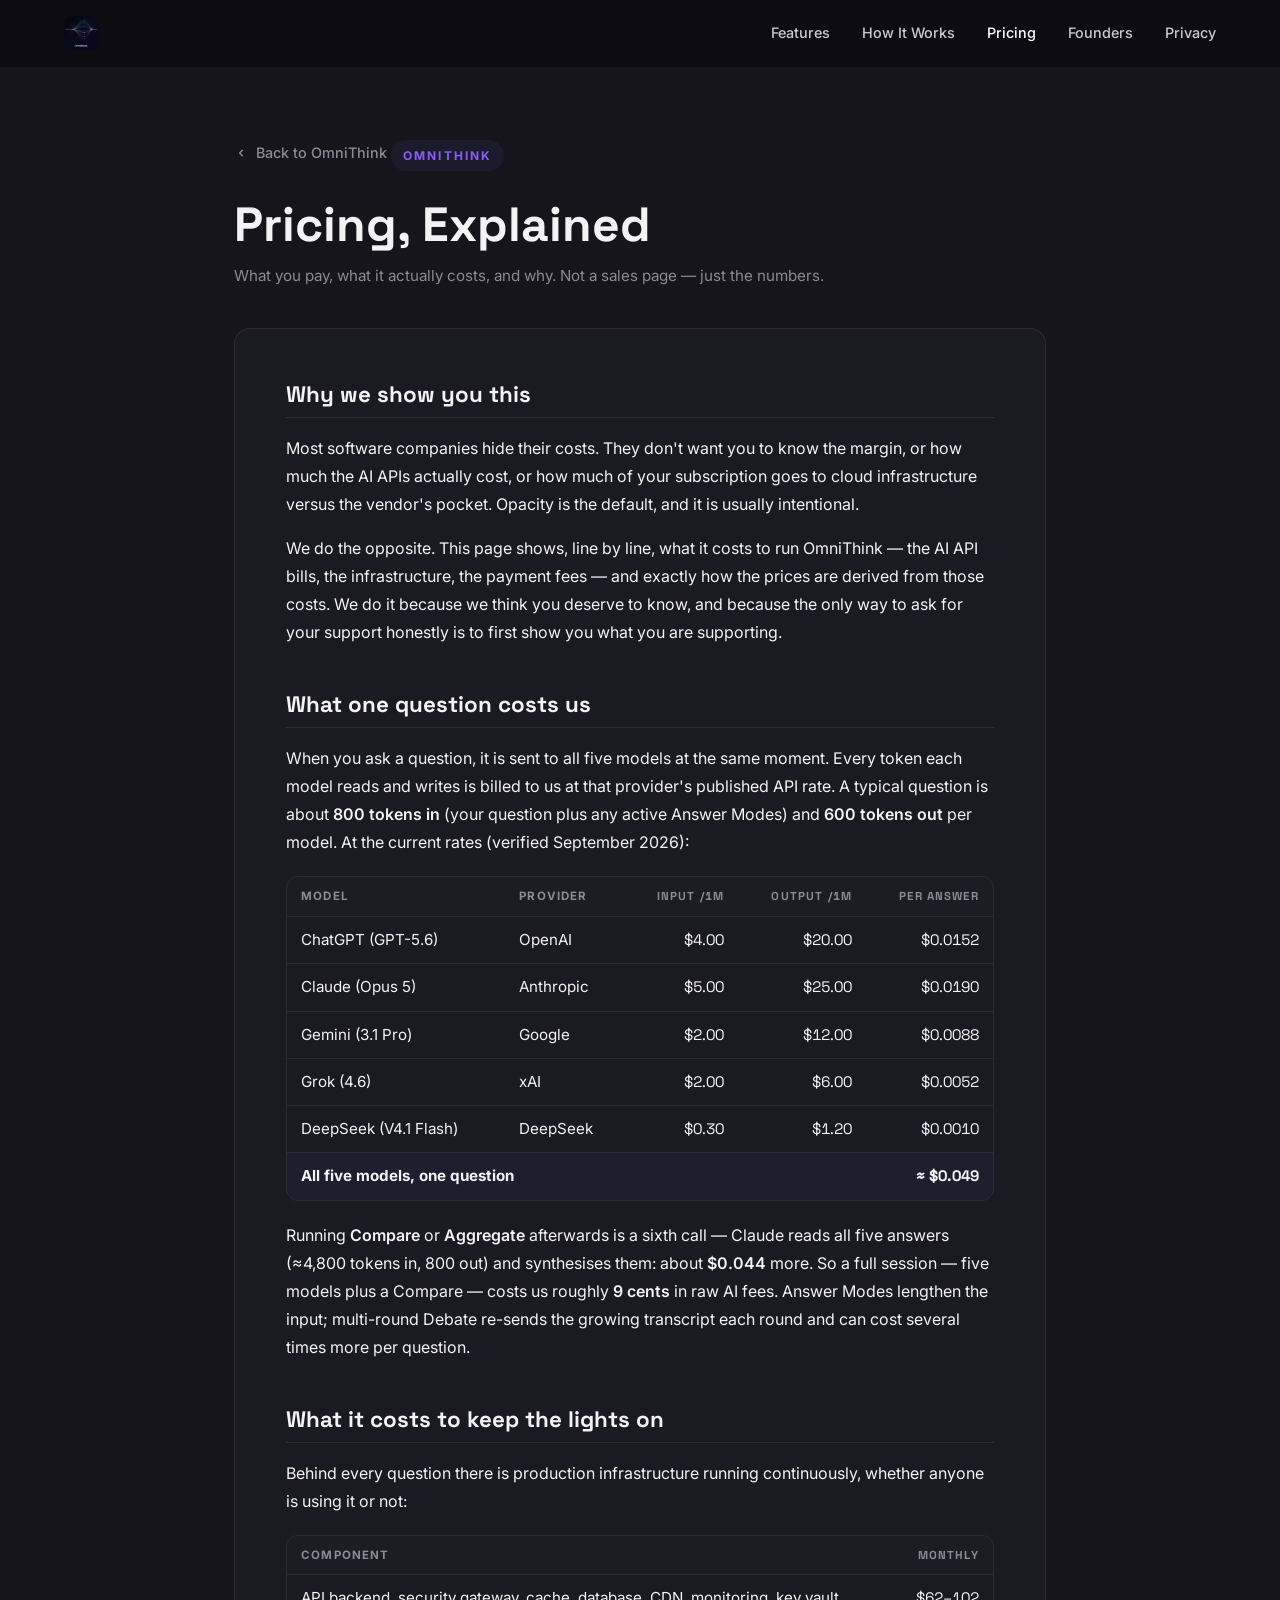
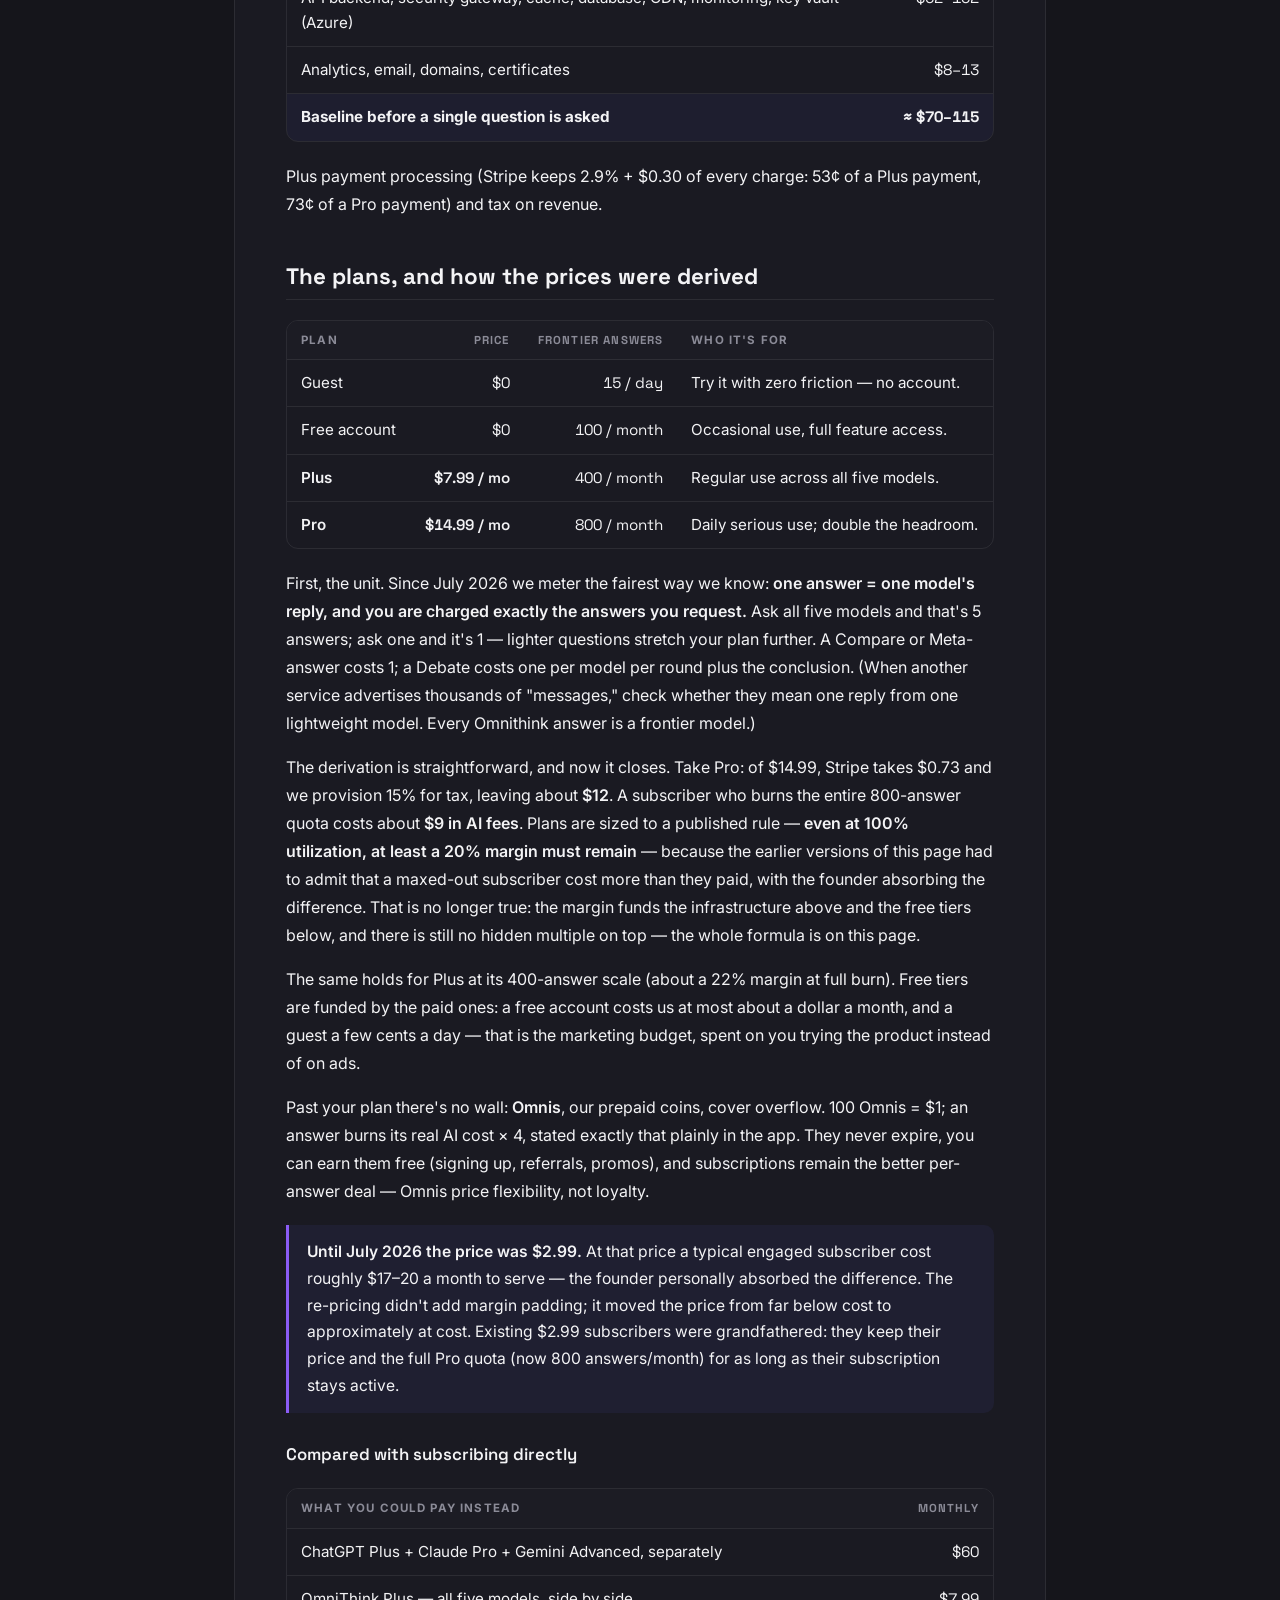
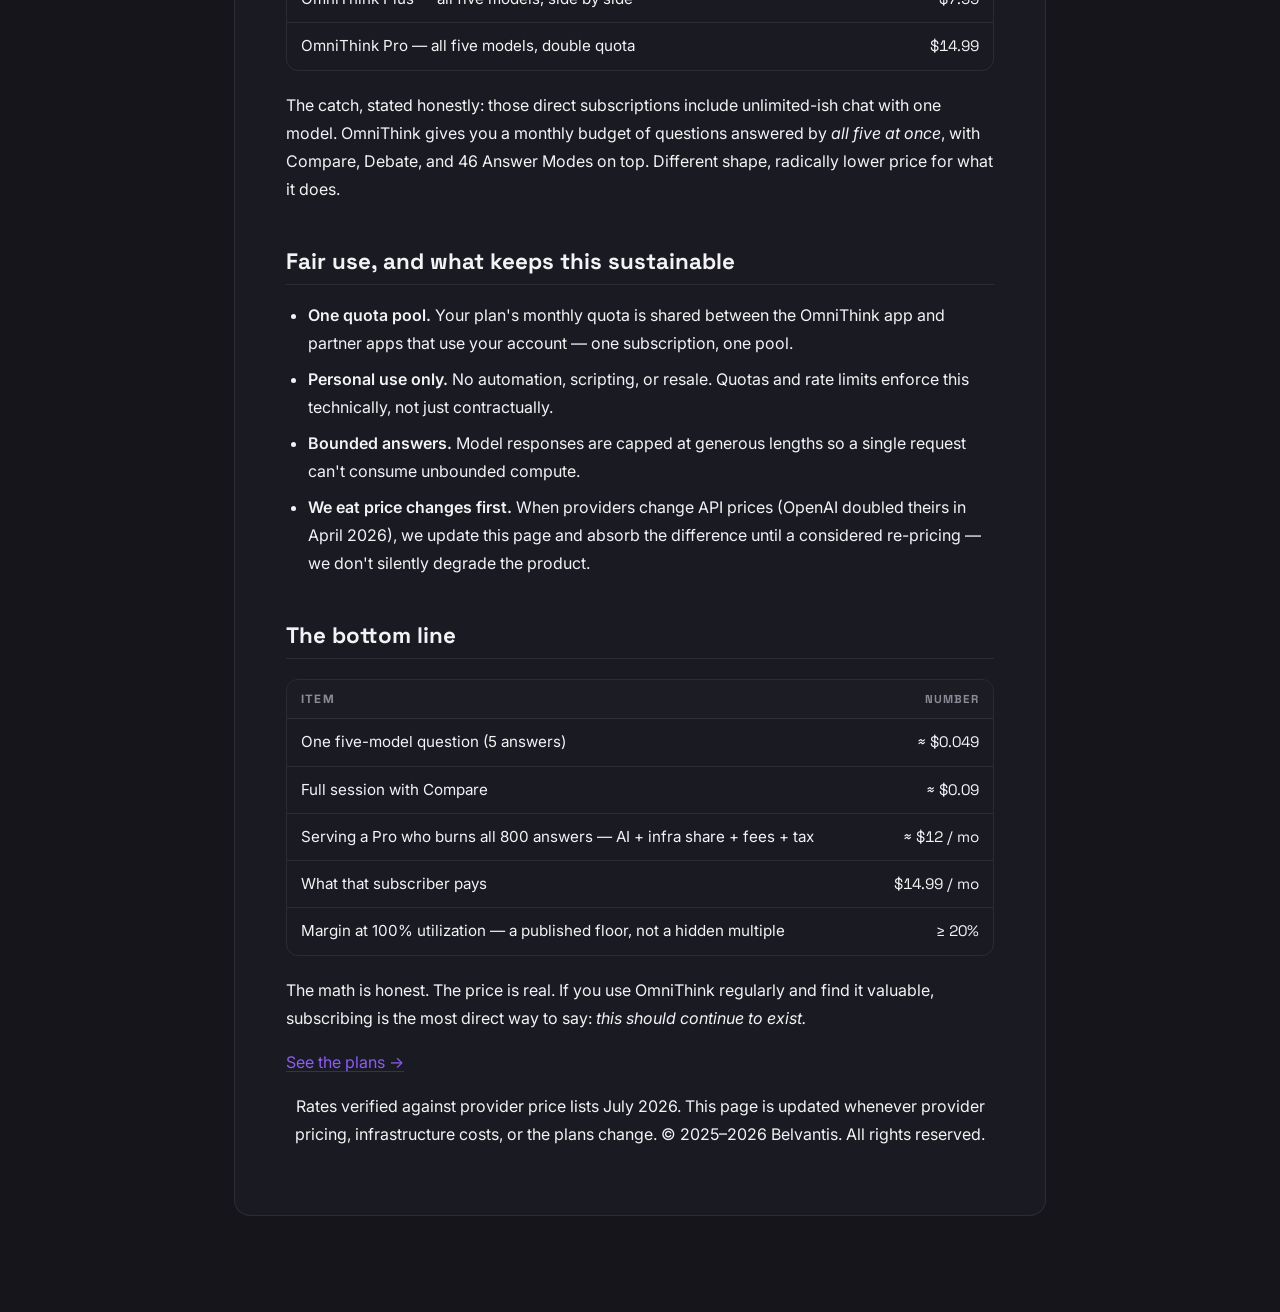
==== pricing.html @ 39c687c3 "Initial OmniThink about site, split out of belvantis/omnithink/ Co-Authored-By: Claude Sonnet 5 <nor" ====
<!DOCTYPE html>
<html lang="en">
<head>
  <!-- Google tag (gtag.js) -->
  <script async src="https://www.googletagmanager.com/gtag/js?id=AW-18338473982"></script>
  <script>
    window.dataLayer = window.dataLayer || [];
    function gtag(){dataLayer.push(arguments);}
    gtag('js', new Date());

    gtag('config', 'AW-18338473982');
  </script>
  <meta charset="UTF-8" />
  <meta name="viewport" content="width=device-width, initial-scale=1.0" />
  <title>OmniThink Pricing, Explained — Full Cost Transparency</title>
  <meta name="description" content="What OmniThink actually costs to run — per-question AI API fees across five models, infrastructure, payment fees — and exactly how the Plus ($7.99) and Pro ($14.99) prices are derived. No hidden margin." />
  <link rel="icon" type="image/png" href="favicon-32.png" />
  <link rel="apple-touch-icon" href="apple-touch-icon.png" />
  <link rel="canonical" href="https://about.omnithink.io/pricing.html" />
  <meta name="theme-color" content="#08080c" />

  <!-- Open Graph / social -->
  <meta property="og:type" content="website" />
  <meta property="og:site_name" content="OmniThink" />
  <meta property="og:url" content="https://about.omnithink.io/pricing.html" />
  <meta property="og:title" content="OmniThink Pricing, Explained" />
  <meta property="og:description" content="Line by line: what one question costs across five AI models, what the infrastructure costs, and how the $7.99 and $14.99 prices are derived. No hidden margin." />
  <meta property="og:image" content="https://about.omnithink.io/omnithink-logo.png" />
  <meta name="twitter:card" content="summary" />
  <meta name="twitter:title" content="OmniThink Pricing, Explained" />
  <meta name="twitter:description" content="What it actually costs to answer one question with five AI models — and how OmniThink's prices are derived from it." />
  <meta name="twitter:image" content="https://about.omnithink.io/omnithink-logo.png" />

  <link rel="preconnect" href="https://fonts.googleapis.com" />
  <link rel="preconnect" href="https://fonts.gstatic.com" crossorigin />
  <link href="https://fonts.googleapis.com/css2?family=Inter:wght@300;400;500;600;700;800;900&family=Space+Grotesk:wght@300;400;500;600;700&display=swap" rel="stylesheet" />
  <link rel="stylesheet" href="style.css" />
  <link rel="stylesheet" href="omnithink.css" />
  <style>
    .legal-page {
      padding: 140px 0 96px;
      background: var(--bg-2);
      min-height: 100vh;
    }
    .legal-wrap { max-width: 860px; margin: 0 auto; padding: 0 24px; }
    .legal-back {
      display: inline-flex; align-items: center; gap: 8px;
      color: var(--muted); text-decoration: none;
      font-size: 0.9rem; font-weight: 500;
      margin-bottom: 32px;
      transition: var(--transition);
    }
    .legal-back:hover { color: var(--indigo); }
    .legal-eyebrow {
      display: inline-block;
      font-size: 0.75rem; font-weight: 700; letter-spacing: 0.18em;
      text-transform: uppercase; color: var(--indigo);
      background: rgba(99,102,241,0.08);
      padding: 6px 12px; border-radius: 999px;
      margin-bottom: 16px;
    }
    .legal-title {
      font-family: 'Space Grotesk', sans-serif;
      font-size: clamp(2rem, 4vw, 3rem);
      font-weight: 700; line-height: 1.15;
      color: var(--text); margin: 0 0 12px;
    }
    .legal-meta { color: var(--muted); font-size: 0.95rem; margin-bottom: 40px; }
    .legal-prose {
      background: var(--bg-card);
      border: 1px solid var(--border);
      border-radius: 16px;
      padding: clamp(28px, 4vw, 56px);
    }
    .legal-prose p, .legal-prose li { color: var(--text); font-size: 1rem; line-height: 1.75; }
    .legal-prose p { margin: 0 0 16px; }
    .legal-prose strong { color: var(--text); font-weight: 600; }
    .legal-prose section { margin-top: 44px; }
    .legal-prose section:first-of-type { margin-top: 0; }
    .legal-prose h2 {
      font-family: 'Space Grotesk', sans-serif;
      font-size: 1.4rem; font-weight: 700; line-height: 1.3;
      color: var(--text); margin: 0 0 16px;
      padding-bottom: 8px;
      border-bottom: 1px solid var(--border);
    }
    .legal-prose h3 {
      font-family: 'Space Grotesk', sans-serif;
      font-size: 1.05rem; font-weight: 600; color: var(--text);
      margin: 28px 0 12px;
    }
    .legal-prose ul { padding-left: 22px; margin: 0 0 16px; }
    .legal-prose ul li { margin-bottom: 8px; }
    .legal-prose a {
      color: var(--indigo); text-decoration: underline;
      text-underline-offset: 3px;
      text-decoration-color: rgba(99,102,241,0.3);
    }
    .legal-prose a:hover { text-decoration-color: var(--indigo); }
    .legal-copyright { color: var(--muted); font-size: 0.85rem; text-align: center; margin-top: 40px; }

    /* Cost tables */
    .cost-tablewrap { overflow-x: auto; margin: 20px 0; border: 1px solid var(--border); border-radius: 12px; }
    .cost-table { border-collapse: collapse; width: 100%; font-size: 0.95rem; }
    .cost-table th {
      text-align: left; font-size: 0.72rem; letter-spacing: 0.1em; text-transform: uppercase;
      color: var(--muted); font-weight: 700; padding: 10px 14px;
      background: var(--bg-3); border-bottom: 1px solid var(--border); white-space: nowrap;
    }
    .cost-table td { padding: 11px 14px; border-bottom: 1px solid var(--border); color: var(--text); vertical-align: top; }
    .cost-table tr:last-child td { border-bottom: none; }
    .cost-table td.num, .cost-table th.num {
      text-align: right; font-variant-numeric: tabular-nums; white-space: nowrap;
      font-family: 'Space Grotesk', monospace;
    }
    .cost-table tr.total td { font-weight: 700; background: rgba(99,102,241,0.06); }
    .cost-callout {
      border-left: 3px solid var(--indigo);
      background: rgba(99,102,241,0.07);
      padding: 14px 18px; margin: 20px 0; border-radius: 0 10px 10px 0;
      color: var(--text); font-size: 0.98rem; line-height: 1.7;
    }
  </style>
</head>
<body class="theme-omnithink">

  <nav id="navbar">
    <div class="nav-container">
      <a href="index.html" class="logo">
        <img src="omnithink-logo.png" alt="OmniThink" class="logo-img" style="height:34px;width:auto;border-radius:8px;" />
      </a>
      <ul class="nav-links">
        <li><a href="index.html#features">Features</a></li>
        <li><a href="index.html#how">How It Works</a></li>
        <li><a href="index.html#pricing" aria-current="page">Pricing</a></li>
        <li><a href="index.html#founders">Founders</a></li>
        <li><a href="privacy.html">Privacy</a></li>
      </ul>
      <button class="menu-toggle" id="menuToggle">
        <span></span><span></span><span></span>
      </button>
    </div>
  </nav>

  <main class="legal-page">
    <div class="legal-wrap">
      <a href="index.html" class="legal-back">
        <svg width="14" height="14" viewBox="0 0 20 20" fill="currentColor"><path fill-rule="evenodd" d="M12.707 5.293a1 1 0 010 1.414L9.414 10l3.293 3.293a1 1 0 01-1.414 1.414l-4-4a1 1 0 010-1.414l4-4a1 1 0 011.414 0z" clip-rule="evenodd"/></svg>
        Back to OmniThink
      </a>
      <span class="legal-eyebrow">OmniThink</span>
      <h1 class="legal-title">Pricing, Explained</h1>
      <p class="legal-meta">What you pay, what it actually costs, and why. Not a sales page — just the numbers.</p>

      <article class="legal-prose">

        <section>
          <h2>Why we show you this</h2>
          <p>Most software companies hide their costs. They don't want you to know the margin, or how much the AI APIs actually cost, or how much of your subscription goes to cloud infrastructure versus the vendor's pocket. Opacity is the default, and it is usually intentional.</p>
          <p>We do the opposite. This page shows, line by line, what it costs to run OmniThink — the AI API bills, the infrastructure, the payment fees — and exactly how the prices are derived from those costs. We do it because we think you deserve to know, and because the only way to ask for your support honestly is to first show you what you are supporting.</p>
        </section>

        <section>
          <h2>What one question costs us</h2>
          <p>When you ask a question, it is sent to all five models at the same moment. Every token each model reads and writes is billed to us at that provider's published API rate. A typical question is about <strong>800 tokens in</strong> (your question plus any active Answer Modes) and <strong>600 tokens out</strong> per model. At the current rates (verified September&nbsp;2026):</p>

          <div class="cost-tablewrap">
            <table class="cost-table">
              <tr><th>Model</th><th>Provider</th><th class="num">Input /1M</th><th class="num">Output /1M</th><th class="num">Per answer</th></tr>
              <tr><td>ChatGPT (GPT-5.6)</td><td>OpenAI</td><td class="num">$4.00</td><td class="num">$20.00</td><td class="num">$0.0152</td></tr>
              <tr><td>Claude (Opus 5)</td><td>Anthropic</td><td class="num">$5.00</td><td class="num">$25.00</td><td class="num">$0.0190</td></tr>
              <tr><td>Gemini (3.1 Pro)</td><td>Google</td><td class="num">$2.00</td><td class="num">$12.00</td><td class="num">$0.0088</td></tr>
              <tr><td>Grok (4.6)</td><td>xAI</td><td class="num">$2.00</td><td class="num">$6.00</td><td class="num">$0.0052</td></tr>
              <tr><td>DeepSeek (V4.1 Flash)</td><td>DeepSeek</td><td class="num">$0.30</td><td class="num">$1.20</td><td class="num">$0.0010</td></tr>
              <tr class="total"><td colspan="4">All five models, one question</td><td class="num">≈ $0.049</td></tr>
            </table>
          </div>

          <p>Running <strong>Compare</strong> or <strong>Aggregate</strong> afterwards is a sixth call — Claude reads all five answers (≈4,800 tokens in, 800 out) and synthesises them: about <strong>$0.044</strong> more. So a full session — five models plus a Compare — costs us roughly <strong>9&nbsp;cents</strong> in raw AI fees. Answer Modes lengthen the input; multi-round Debate re-sends the growing transcript each round and can cost several times more per question.</p>
        </section>

        <section>
          <h2>What it costs to keep the lights on</h2>
          <p>Behind every question there is production infrastructure running continuously, whether anyone is using it or not:</p>
          <div class="cost-tablewrap">
            <table class="cost-table">
              <tr><th>Component</th><th class="num">Monthly</th></tr>
              <tr><td>API backend, security gateway, cache, database, CDN, monitoring, key vault (Azure)</td><td class="num">$62–102</td></tr>
              <tr><td>Analytics, email, domains, certificates</td><td class="num">$8–13</td></tr>
              <tr class="total"><td>Baseline before a single question is asked</td><td class="num">≈ $70–115</td></tr>
            </table>
          </div>
          <p>Plus payment processing (Stripe keeps 2.9% + $0.30 of every charge: 53¢ of a Plus payment, 73¢ of a Pro payment) and tax on revenue.</p>
        </section>

        <section>
          <h2>The plans, and how the prices were derived</h2>
          <div class="cost-tablewrap">
            <table class="cost-table">
              <tr><th>Plan</th><th class="num">Price</th><th class="num">Frontier answers</th><th>Who it's for</th></tr>
              <tr><td>Guest</td><td class="num">$0</td><td class="num">15 / day</td><td>Try it with zero friction — no account.</td></tr>
              <tr><td>Free account</td><td class="num">$0</td><td class="num">100 / month</td><td>Occasional use, full feature access.</td></tr>
              <tr><td><strong>Plus</strong></td><td class="num"><strong>$7.99 / mo</strong></td><td class="num">400 / month</td><td>Regular use across all five models.</td></tr>
              <tr><td><strong>Pro</strong></td><td class="num"><strong>$14.99 / mo</strong></td><td class="num">800 / month</td><td>Daily serious use; double the headroom.</td></tr>
            </table>
          </div>

          <p>First, the unit. Since July 2026 we meter the fairest way we know: <strong>one answer = one model's reply, and you are charged exactly the answers you request.</strong> Ask all five models and that's 5 answers; ask one and it's 1 — lighter questions stretch your plan further. A Compare or Meta-answer costs 1; a Debate costs one per model per round plus the conclusion. (When another service advertises thousands of "messages," check whether they mean one reply from one lightweight model. Every Omnithink answer is a frontier model.)</p>

          <p>The derivation is straightforward, and now it closes. Take Pro: of $14.99, Stripe takes $0.73 and we provision 15% for tax, leaving about <strong>$12</strong>. A subscriber who burns the entire 800-answer quota costs about <strong>$9 in AI fees</strong>. Plans are sized to a published rule — <strong>even at 100% utilization, at least a 20% margin must remain</strong> — because the earlier versions of this page had to admit that a maxed-out subscriber cost more than they paid, with the founder absorbing the difference. That is no longer true: the margin funds the infrastructure above and the free tiers below, and there is still no hidden multiple on top — the whole formula is on this page.</p>

          <p>The same holds for Plus at its 400-answer scale (about a 22% margin at full burn). Free tiers are funded by the paid ones: a free account costs us at most about a dollar a month, and a guest a few cents a day — that is the marketing budget, spent on you trying the product instead of on ads.</p>

          <p>Past your plan there's no wall: <strong>Omnis</strong>, our prepaid coins, cover overflow. 100 Omnis = $1; an answer burns its real AI cost × 4, stated exactly that plainly in the app. They never expire, you can earn them free (signing up, referrals, promos), and subscriptions remain the better per-answer deal — Omnis price flexibility, not loyalty.</p>

          <div class="cost-callout">
            <strong>Until July 2026 the price was $2.99.</strong> At that price a typical engaged subscriber cost roughly $17–20 a month to serve — the founder personally absorbed the difference. The re-pricing didn't add margin padding; it moved the price from far below cost to approximately at cost. Existing $2.99 subscribers were grandfathered: they keep their price and the full Pro quota (now 800 answers/month) for as long as their subscription stays active.
          </div>

          <h3>Compared with subscribing directly</h3>
          <div class="cost-tablewrap">
            <table class="cost-table">
              <tr><th>What you could pay instead</th><th class="num">Monthly</th></tr>
              <tr><td>ChatGPT Plus + Claude Pro + Gemini Advanced, separately</td><td class="num">$60</td></tr>
              <tr><td>OmniThink Plus — all five models, side by side</td><td class="num">$7.99</td></tr>
              <tr><td>OmniThink Pro — all five models, double quota</td><td class="num">$14.99</td></tr>
            </table>
          </div>
          <p>The catch, stated honestly: those direct subscriptions include unlimited-ish chat with one model. OmniThink gives you a monthly budget of questions answered by <em>all five at once</em>, with Compare, Debate, and 46 Answer Modes on top. Different shape, radically lower price for what it does.</p>
        </section>

        <section>
          <h2>Fair use, and what keeps this sustainable</h2>
          <ul>
            <li><strong>One quota pool.</strong> Your plan's monthly quota is shared between the OmniThink app and partner apps that use your account — one subscription, one pool.</li>
            <li><strong>Personal use only.</strong> No automation, scripting, or resale. Quotas and rate limits enforce this technically, not just contractually.</li>
            <li><strong>Bounded answers.</strong> Model responses are capped at generous lengths so a single request can't consume unbounded compute.</li>
            <li><strong>We eat price changes first.</strong> When providers change API prices (OpenAI doubled theirs in April 2026), we update this page and absorb the difference until a considered re-pricing — we don't silently degrade the product.</li>
          </ul>
        </section>

        <section>
          <h2>The bottom line</h2>
          <div class="cost-tablewrap">
            <table class="cost-table">
              <tr><th>Item</th><th class="num">Number</th></tr>
              <tr><td>One five-model question (5 answers)</td><td class="num">≈ $0.049</td></tr>
              <tr><td>Full session with Compare</td><td class="num">≈ $0.09</td></tr>
              <tr><td>Serving a Pro who burns all 800 answers — AI + infra share + fees + tax</td><td class="num">≈ $12 / mo</td></tr>
              <tr><td>What that subscriber pays</td><td class="num">$14.99 / mo</td></tr>
              <tr><td>Margin at 100% utilization — a published floor, not a hidden multiple</td><td class="num">≥ 20%</td></tr>
            </table>
          </div>
          <p>The math is honest. The price is real. If you use OmniThink regularly and find it valuable, subscribing is the most direct way to say: <em>this should continue to exist.</em></p>
          <p><a href="index.html#pricing">See the plans →</a></p>
        </section>

        <p class="legal-copyright">Rates verified against provider price lists July 2026. This page is updated whenever provider pricing, infrastructure costs, or the plans change. © 2025–2026 Belvantis. All rights reserved.</p>
      </article>
    </div>
  </main>

  <script src="app.js"></script>
</body>
</html>
---- style.css ----
/* =============================================
   BELVANTIS — Light Theme
   ============================================= */

*, *::before, *::after { box-sizing: border-box; margin: 0; padding: 0; }

:root {
  --indigo:     #6366f1;
  --indigo-dark:#4f46e5;
  --sky:        #0ea5e9;
  --emerald:    #10b981;
  --violet:     #8b5cf6;
  --bg:         #ffffff;
  --bg-2:       #f8fafc;
  --bg-3:       #f1f5f9;
  --bg-card:    #ffffff;
  --border:     #e2e8f0;
  --text:       #0f172a;
  --muted:      #64748b;
  --shadow:     0 1px 3px rgba(0,0,0,0.08), 0 4px 16px rgba(0,0,0,0.06);
  --shadow-lg:  0 4px 24px rgba(0,0,0,0.10), 0 12px 48px rgba(0,0,0,0.08);
  --radius:     16px;
  --transition: 0.3s cubic-bezier(0.4,0,0.2,1);
}

html { scroll-behavior: smooth; }

body {
  font-family: 'Inter', sans-serif;
  background: var(--bg);
  color: var(--text);
  line-height: 1.6;
  overflow-x: hidden;
}

/* ---- Utility ---- */
.container { max-width: 1200px; margin: 0 auto; padding: 0 24px; }

.gradient-text {
  background: linear-gradient(135deg, var(--indigo) 0%, var(--sky) 100%);
  -webkit-background-clip: text;
  -webkit-text-fill-color: transparent;
  background-clip: text;
}

.section-tag {
  display: inline-block;
  font-size: 0.75rem; font-weight: 600; letter-spacing: 0.12em;
  text-transform: uppercase; color: var(--indigo);
  background: rgba(99,102,241,0.08);
  border: 1px solid rgba(99,102,241,0.2);
  padding: 6px 14px; border-radius: 999px; margin-bottom: 20px;
}

.section-header { text-align: center; margin-bottom: 64px; }
.section-title { font-family: 'Space Grotesk', sans-serif; font-size: clamp(2rem,4vw,3rem); font-weight: 700; line-height: 1.2; margin-bottom: 16px; }
.section-subtitle { color: var(--muted); font-size: 1.05rem; max-width: 560px; margin: 0 auto; }

/* ---- Buttons ---- */
.btn-primary {
  display: inline-flex; align-items: center; gap: 8px;
  background: linear-gradient(135deg, var(--indigo), var(--sky));
  color: white; font-weight: 600; font-size: 0.95rem;
  padding: 14px 28px; border-radius: 12px;
  border: none; cursor: pointer; text-decoration: none;
  transition: var(--transition); position: relative; overflow: hidden;
}
.btn-primary:hover { transform: translateY(-2px); box-shadow: 0 12px 32px rgba(99,102,241,0.35); }
.btn-icon { width: 18px; height: 18px; }
.btn-full { width: 100%; justify-content: center; }

.btn-secondary {
  display: inline-flex; align-items: center; gap: 8px;
  color: var(--text); font-weight: 500; font-size: 0.95rem;
  padding: 14px 28px; border-radius: 12px;
  border: 1px solid var(--border); background: var(--bg-card);
  cursor: pointer; text-decoration: none; transition: var(--transition);
  box-shadow: var(--shadow);
}
.btn-secondary:hover { background: var(--bg-3); transform: translateY(-2px); }

/* Candor-branded primary — matches OmniThink primary in size/weight, Candor in color. */
.btn-candor {
  display: inline-flex; align-items: center; gap: 8px;
  background: #1A1A1A; color: #F4EFE6;
  font-weight: 600; font-size: 0.95rem;
  padding: 14px 28px; border-radius: 12px;
  border: none; cursor: pointer; text-decoration: none;
  transition: var(--transition);
}
.btn-candor:hover { transform: translateY(-2px); box-shadow: 0 12px 32px rgba(26,26,26,0.35); background: #2C2C2C; }

/* =============================================
   NAVBAR
   ============================================= */
#navbar {
  position: fixed; top: 0; left: 0; right: 0; z-index: 1000;
  padding: 16px 0; background: rgba(255,255,255,0.9);
  backdrop-filter: blur(12px);
  border-bottom: 1px solid transparent;
  transition: var(--transition);
}
#navbar.scrolled {
  border-bottom-color: var(--border);
  box-shadow: 0 1px 12px rgba(0,0,0,0.06);
  padding: 12px 0;
}
.nav-container {
  max-width: 1200px; margin: 0 auto; padding: 0 24px;
  display: flex; align-items: center; justify-content: space-between;
}
.logo { display: flex; align-items: center; gap: 10px; text-decoration: none; color: inherit; }
.logo-img { height: 44px; width: auto; }
.logo-img-footer { height: 48px; }

.nav-links { list-style: none; display: flex; align-items: center; gap: 32px; }
.nav-links a { color: var(--muted); text-decoration: none; font-size: 0.9rem; font-weight: 500; transition: var(--transition); }
.nav-links a:hover { color: var(--text); }
.nav-cta {
  background: linear-gradient(135deg, var(--indigo), var(--sky)) !important;
  color: white !important;
  padding: 8px 20px; border-radius: 8px;
}
.nav-cta:hover { opacity: 0.9; transform: translateY(-1px); box-shadow: 0 8px 20px rgba(99,102,241,0.3); }

.menu-toggle { display: none; background: none; border: none; cursor: pointer; flex-direction: column; gap: 5px; padding: 4px; }
.menu-toggle span { display: block; width: 24px; height: 2px; background: var(--text); border-radius: 2px; transition: var(--transition); }

/* =============================================
   HERO
   ============================================= */
.hero {
  min-height: 100vh; display: flex; align-items: center; justify-content: center;
  position: relative; overflow: hidden; padding: 120px 24px 120px;
  background: linear-gradient(160deg, #f8faff 0%, #ffffff 50%, #f0f9ff 100%);
}
.hero-bg { position: absolute; inset: 0; z-index: 0; pointer-events: none; }

#particleCanvas { position: absolute; inset: 0; width: 100%; height: 100%; opacity: 0.4; }

.grid-overlay {
  position: absolute; inset: 0;
  background-image:
    linear-gradient(rgba(99,102,241,0.05) 1px, transparent 1px),
    linear-gradient(90deg, rgba(99,102,241,0.05) 1px, transparent 1px);
  background-size: 60px 60px;
  mask-image: radial-gradient(ellipse 80% 80% at 50% 50%, black, transparent);
}

.orb {
  position: absolute; border-radius: 50%;
  filter: blur(80px); pointer-events: none;
}
.orb-1 { width: 600px; height: 600px; background: rgba(99,102,241,0.08); top: -200px; right: -200px; }
.orb-2 { width: 500px; height: 500px; background: rgba(14,165,233,0.07); bottom: -100px; left: -100px; }
.orb-3 { width: 300px; height: 300px; background: rgba(16,185,129,0.06); top: 40%; left: 40%; animation: float 8s ease-in-out infinite; }
.orb-4 { width: 700px; height: 700px; background: rgba(99,102,241,0.07); top: -200px; left: -200px; }
.orb-5 { width: 500px; height: 500px; background: rgba(14,165,233,0.06); bottom: -200px; right: -200px; }

@keyframes float { 0%,100% { transform: translateY(0); } 50% { transform: translateY(-30px); } }

.hero-content { position: relative; z-index: 1; text-align: center; max-width: 820px; }

.hero-badge {
  display: inline-flex; align-items: center; gap: 8px;
  font-size: 0.8rem; font-weight: 500; color: var(--muted);
  background: white; border: 1px solid var(--border);
  padding: 8px 16px; border-radius: 999px; margin-bottom: 28px;
  box-shadow: var(--shadow);
}
.badge-dot { width: 8px; height: 8px; border-radius: 50%; background: var(--emerald); box-shadow: 0 0 8px var(--emerald); animation: pulse 2s infinite; }
@keyframes pulse { 0%,100% { opacity: 1; } 50% { opacity: 0.4; } }

.hero-title {
  font-family: 'Space Grotesk', sans-serif;
  font-size: clamp(2.8rem, 7vw, 5.5rem);
  font-weight: 800; line-height: 1.1; letter-spacing: -0.03em;
  color: var(--text); margin-bottom: 24px;
}
.hero-subtitle { font-size: clamp(1rem,2vw,1.2rem); color: var(--muted); max-width: 600px; margin: 0 auto 40px; }

.hero-actions { display: flex; align-items: center; justify-content: center; gap: 16px; flex-wrap: wrap; }

.hero-scroll { position: absolute; bottom: 32px; left: 50%; transform: translateX(-50%); z-index: 1; }
.scroll-indicator { width: 24px; height: 40px; border: 2px solid var(--border); border-radius: 12px; display: flex; justify-content: center; padding-top: 6px; }
.scroll-dot { width: 4px; height: 8px; background: var(--indigo); border-radius: 2px; animation: scrollAnim 2s ease-in-out infinite; }
@keyframes scrollAnim { 0%,100% { transform: translateY(0); opacity: 1; } 50% { transform: translateY(10px); opacity: 0.3; } }

/* =============================================
   PRODUCT (OmniThink)
   ============================================= */
.product { padding: 120px 0; background: var(--bg-2); }

.product-hero {
  text-align: center; margin-bottom: 64px;
  padding: 64px 40px;
  background: white;
  border: 1px solid var(--border);
  border-radius: 24px;
  box-shadow: var(--shadow);
}
.product-tag {
  display: inline-block; font-size: 0.75rem; font-weight: 600;
  letter-spacing: 0.12em; text-transform: uppercase;
  color: var(--sky); background: rgba(14,165,233,0.08);
  border: 1px solid rgba(14,165,233,0.2);
  padding: 6px 14px; border-radius: 999px; margin-bottom: 20px;
}
.product-name {
  font-family: 'Space Grotesk', sans-serif;
  font-size: clamp(3rem, 7vw, 5rem); font-weight: 800;
  letter-spacing: -0.04em;
  background: linear-gradient(135deg, var(--indigo), var(--sky));
  -webkit-background-clip: text; -webkit-text-fill-color: transparent; background-clip: text;
  margin-bottom: 8px;
}
.product-tagline {
  font-family: 'Space Grotesk', sans-serif;
  font-size: clamp(1.2rem, 3vw, 1.8rem); font-weight: 600;
  color: var(--text); margin-bottom: 12px;
}
.product-subtitle {
  font-size: 1rem; font-weight: 500; letter-spacing: 0.06em; text-transform: uppercase;
  color: var(--sky); margin-bottom: 16px;
}
.product-desc { font-size: 1.05rem; color: var(--muted); max-width: 580px; margin: 0 auto 32px; }

/* ---- Stats Row ---- */
.stats-row {
  display: grid; grid-template-columns: repeat(4, 1fr); gap: 24px;
  margin-bottom: 40px;
}
.stat-item {
  background: white; border: 1px solid var(--border); border-radius: 16px;
  padding: 28px 20px; text-align: center; box-shadow: var(--shadow);
}
.stat-num {
  display: block; font-family: 'Space Grotesk', sans-serif;
  font-size: 2rem; font-weight: 800; letter-spacing: -0.03em;
  background: linear-gradient(135deg, var(--indigo), var(--sky));
  -webkit-background-clip: text; -webkit-text-fill-color: transparent; background-clip: text;
  margin-bottom: 6px;
}
.stat-label { font-size: 0.8rem; color: var(--muted); font-weight: 500; }

.problem-block {
  background: white; border: 1px solid var(--border);
  border-radius: 20px; padding: 48px;
  box-shadow: var(--shadow); margin-bottom: 40px;
}
.problem-icon { font-size: 2rem; margin-bottom: 16px; }
.problem-block h3 { font-family: 'Space Grotesk', sans-serif; font-size: 1.4rem; font-weight: 700; margin-bottom: 24px; color: var(--text); }
.problem-block p { color: var(--muted); font-size: 0.95rem; line-height: 1.8; margin-bottom: 12px; }
.problem-block p:last-child { margin-bottom: 0; }

.problem-workflow { display: flex; flex-direction: column; gap: 10px; margin-bottom: 28px; }
.workflow-step {
  display: flex; align-items: center; gap: 14px;
  background: #fff5f5; border: 1px solid #fecaca;
  border-radius: 10px; padding: 12px 16px;
  font-size: 0.9rem; color: #7f1d1d;
}
.wf-num {
  width: 24px; height: 24px; border-radius: 50%; flex-shrink: 0;
  background: #ef4444; color: white; font-size: 0.75rem; font-weight: 700;
  display: flex; align-items: center; justify-content: center;
}
.workflow-cost {
  text-align: center; font-weight: 700; font-size: 0.95rem;
  color: #dc2626; padding: 10px;
  background: #fef2f2; border-radius: 8px; border: 1px dashed #fca5a5;
}
.problem-quote {
  border-left: 4px solid var(--indigo); padding: 16px 24px;
  background: rgba(99,102,241,0.04); border-radius: 0 12px 12px 0;
  font-style: italic; color: var(--muted); font-size: 0.95rem; line-height: 1.8;
  margin-bottom: 28px;
}
.model-strengths { display: flex; flex-wrap: wrap; gap: 10px; }
.model-tag {
  background: var(--bg-3); border: 1px solid var(--border);
  border-radius: 999px; padding: 6px 16px; font-size: 0.82rem; color: var(--text);
}
.model-tag strong { color: var(--indigo); margin-right: 4px; }

.how-block {
  background: white; border: 1px solid var(--border);
  border-radius: 20px; padding: 48px;
  box-shadow: var(--shadow); margin-bottom: 40px;
}
.how-title { font-family: 'Space Grotesk', sans-serif; font-size: 1.4rem; font-weight: 700; margin-bottom: 12px; color: var(--text); }
.how-desc { color: var(--muted); font-size: 0.95rem; line-height: 1.8; margin-bottom: 36px; }
.how-steps { display: flex; flex-direction: column; gap: 28px; }
.how-step { display: flex; gap: 20px; align-items: flex-start; }
.step-num {
  width: 40px; height: 40px; border-radius: 50%; flex-shrink: 0;
  background: linear-gradient(135deg, var(--indigo), var(--sky));
  color: white; font-family: 'Space Grotesk', sans-serif; font-weight: 700; font-size: 1rem;
  display: flex; align-items: center; justify-content: center;
}
.how-step strong { display: block; font-weight: 600; margin-bottom: 4px; color: var(--text); }
.how-step p { font-size: 0.875rem; color: var(--muted); margin: 0; }

.features-grid { display: grid; grid-template-columns: repeat(4, 1fr); gap: 24px; margin-bottom: 40px; }

.feature-card {
  background: white; border: 1px solid var(--border);
  border-radius: 20px; padding: 36px;
  box-shadow: var(--shadow); transition: var(--transition);
}
.feature-card:hover { transform: translateY(-4px); box-shadow: var(--shadow-lg); }
.feature-icon { font-size: 2rem; margin-bottom: 16px; }
.feature-card h4 { font-family: 'Space Grotesk', sans-serif; font-size: 1.1rem; font-weight: 700; margin-bottom: 10px; }
.feature-card p { font-size: 0.9rem; color: var(--muted); line-height: 1.7; }

.feature-card.accent-indigo { border-top: 3px solid var(--indigo); }
.feature-card.accent-sky { border-top: 3px solid var(--sky); }
.feature-card.accent-emerald { border-top: 3px solid var(--emerald); }
.feature-card.accent-violet { border-top: 3px solid var(--violet); }

.cta-strip {
  background: linear-gradient(135deg, var(--indigo), var(--sky));
  border-radius: 20px; padding: 48px;
  display: flex; align-items: center; justify-content: space-between; gap: 32px;
  flex-wrap: wrap;
}
.cta-strip h3 { font-family: 'Space Grotesk', sans-serif; font-size: 1.4rem; font-weight: 700; color: white; margin-bottom: 6px; }
.cta-strip p { color: rgba(255,255,255,0.8); font-size: 0.9rem; }
.cta-strip .btn-primary {
  background: white; color: var(--indigo);
  flex-shrink: 0;
}
.cta-strip .btn-primary:hover { background: #f1f5ff; box-shadow: 0 8px 24px rgba(0,0,0,0.15); }
.cta-strip-actions { display: flex; align-items: center; gap: 16px; flex-wrap: wrap; flex-shrink: 0; }

.product-legal-line {
  text-align: center;
  margin-top: 32px;
  color: var(--muted);
  font-size: 0.9rem;
}
.product-legal-line a {
  color: var(--indigo);
  text-decoration: underline;
  text-underline-offset: 3px;
  text-decoration-color: rgba(99,102,241,0.3);
}
.product-legal-line a:hover { text-decoration-color: var(--indigo); }

/* ---- Who It's For ---- */
.who-block {
  margin-bottom: 40px; text-align: center;
}
.who-title {
  font-family: 'Space Grotesk', sans-serif; font-size: clamp(1.4rem, 3vw, 2rem);
  font-weight: 700; color: var(--text); margin: 12px 0 36px;
}
.who-grid { display: grid; grid-template-columns: repeat(3, 1fr); gap: 24px; text-align: left; }
.who-card {
  background: white; border: 1px solid var(--border); border-radius: 16px;
  padding: 28px; box-shadow: var(--shadow); transition: var(--transition);
}
.who-card:hover { transform: translateY(-3px); box-shadow: var(--shadow-lg); }
.who-icon { font-size: 1.8rem; margin-bottom: 12px; }
.who-card h4 { font-family: 'Space Grotesk', sans-serif; font-size: 1rem; font-weight: 700; margin-bottom: 8px; color: var(--text); }
.who-card p { font-size: 0.875rem; color: var(--muted); line-height: 1.7; }

/* ---- Pricing ---- */
.pricing-block { margin-bottom: 40px; text-align: center; }
.pricing-title {
  font-family: 'Space Grotesk', sans-serif; font-size: clamp(1.4rem, 3vw, 2rem);
  font-weight: 700; color: var(--text); margin: 12px 0 8px;
}
.pricing-sub { color: var(--muted); font-size: 0.9rem; margin-bottom: 36px; }
.pricing-grid { display: grid; grid-template-columns: repeat(3, 1fr); gap: 24px; text-align: left; }
.pricing-card {
  background: white; border: 1px solid var(--border); border-radius: 20px;
  padding: 36px; box-shadow: var(--shadow); position: relative;
  display: flex; flex-direction: column;
}
.pricing-card-pro {
  border-color: var(--indigo); border-width: 2px;
  background: linear-gradient(135deg, rgba(99,102,241,0.04), rgba(14,165,233,0.04));
}
.pricing-badge {
  position: absolute; top: -14px; left: 50%; transform: translateX(-50%);
  background: linear-gradient(135deg, var(--indigo), var(--sky));
  color: white; font-size: 0.72rem; font-weight: 700; letter-spacing: 0.08em;
  text-transform: uppercase; padding: 4px 14px; border-radius: 999px; white-space: nowrap;
}
.pricing-tier { font-size: 0.75rem; font-weight: 700; letter-spacing: 0.1em; text-transform: uppercase; color: var(--indigo); margin-bottom: 8px; }
.pricing-price {
  font-family: 'Space Grotesk', sans-serif; font-size: 2.5rem; font-weight: 800;
  letter-spacing: -0.03em; color: var(--text); margin-bottom: 4px; line-height: 1;
}
.pricing-price span { font-size: 1rem; font-weight: 500; color: var(--muted); }
.pricing-note { font-size: 0.8rem; color: var(--muted); margin-bottom: 24px; }
.pricing-features { list-style: none; margin-bottom: 28px; flex: 1; display: flex; flex-direction: column; gap: 10px; }
.pricing-features li {
  font-size: 0.875rem; color: var(--text); padding-left: 20px; position: relative;
}
.pricing-features li::before {
  content: '✓'; position: absolute; left: 0; color: var(--emerald); font-weight: 700;
}
.pricing-btn { display: block; text-align: center; }

/* ---- Hero App Store Row ---- */
.hero-app-store {
  display: flex; justify-content: center; align-items: center;
  gap: 12px; flex-wrap: wrap; margin-top: 16px;
}

/* ---- Product Hero Actions ---- */
.product-hero-actions {
  display: flex; align-items: center; justify-content: center;
  gap: 16px; flex-wrap: wrap; margin-top: 8px;
}

/* ---- App Store Badge ---- */
.app-store-badge-link { display: inline-flex; align-items: center; flex-shrink: 0; }
.app-store-badge {
  height: 44px; width: auto;
  border-radius: 10px;
  transition: opacity var(--transition), transform var(--transition);
}
.app-store-badge:hover { opacity: 0.85; transform: translateY(-2px); }
/* .app-store-badge-white removed: brightness(0) invert(1) turned the full-color
   badge into a solid white rectangle. Official badges work on any background. */

/* =============================================
   ABOUT
   ============================================= */
.about { padding: 120px 0; background: white; }
.about-grid { display: grid; grid-template-columns: 1fr 1fr; gap: 80px; align-items: center; }

.about-visual { position: relative; height: 420px; }
.visual-card {
  position: absolute;
  background: white; border: 1px solid var(--border);
  border-radius: var(--radius); box-shadow: var(--shadow);
}
.main-card { left: 0; top: 0; right: 40px; padding: 20px 24px; }
.visual-header { display: flex; gap: 6px; margin-bottom: 16px; }
.dot { width: 12px; height: 12px; border-radius: 50%; }
.dot.green { background: #22c55e; }
.dot.yellow { background: #f59e0b; }
.dot.red { background: #ef4444; }

.code-block { font-family: 'Courier New', monospace; font-size: 0.82rem; line-height: 2; }
.code-line { display: block; }
.code-line.indent { padding-left: 20px; }
.code-kw { color: #7c3aed; }
.code-obj { color: var(--muted); }
.code-key { color: var(--sky); }
.code-str { color: var(--emerald); }

.stat-card { right: 0; bottom: 80px; padding: 20px 24px; min-width: 160px; }
.mini-stat { text-align: center; }
.mini-num { display: block; font-family: 'Space Grotesk', sans-serif; font-size: 2rem; font-weight: 700; background: linear-gradient(135deg, var(--indigo), var(--sky)); -webkit-background-clip: text; -webkit-text-fill-color: transparent; background-clip: text; }
.mini-label { font-size: 0.78rem; color: var(--muted); }

.tech-card { left: 20px; bottom: 0; padding: 16px 20px; display: flex; align-items: center; gap: 12px; }
.tech-icons { display: flex; gap: 8px; font-size: 1.2rem; }
.tech-label { font-size: 0.8rem; font-weight: 600; color: var(--muted); }

.about-content { }
.about-desc { color: var(--muted); font-size: 1rem; line-height: 1.8; margin-bottom: 16px; }
.about-values { margin-top: 32px; display: flex; flex-direction: column; gap: 24px; }
.value-item { display: flex; gap: 16px; align-items: flex-start; }
.value-icon { font-size: 1.4rem; margin-top: 2px; flex-shrink: 0; }
.value-item strong { display: block; font-weight: 600; margin-bottom: 4px; color: var(--text); }
.value-item p { font-size: 0.88rem; color: var(--muted); margin: 0; }

/* =============================================
   FOUNDER
   ============================================= */
.founder { padding: 120px 0; background: var(--bg-2); }

.founder-card {
  display: grid; grid-template-columns: 260px 1fr; gap: 60px;
  align-items: start; background: white;
  border: 1px solid var(--border); border-radius: 24px;
  padding: 56px; box-shadow: var(--shadow);
}

.founder-photo-wrap { position: relative; }
.founder-photo {
  width: 100%; aspect-ratio: 1; border-radius: 20px;
  object-fit: cover; object-position: top;
  border: 1px solid var(--border);
  display: block;
}
.founder-photo.hidden { display: none; }
.founder-photo-fallback {
  display: none; width: 100%; aspect-ratio: 1; border-radius: 20px;
  background: linear-gradient(135deg, var(--indigo), var(--sky));
  align-items: center; justify-content: center;
  font-family: 'Space Grotesk', sans-serif; font-size: 3rem; font-weight: 700; color: white;
}
.founder-photo-fallback.visible { display: flex; }

.founder-name { font-family: 'Space Grotesk', sans-serif; font-size: 1.8rem; font-weight: 700; margin-bottom: 6px; color: var(--text); }
.founder-title { font-size: 0.9rem; color: var(--indigo); font-weight: 500; margin-bottom: 20px; }
.founder-bio { color: var(--muted); font-size: 0.9rem; line-height: 1.8; margin-bottom: 12px; }

.founder-links { display: flex; flex-wrap: wrap; gap: 12px; margin-top: 8px; }
.founder-link {
  display: inline-flex; align-items: center; gap: 8px;
  font-size: 0.85rem; font-weight: 500;
  padding: 10px 18px; border-radius: 10px;
  text-decoration: none; transition: var(--transition);
}
.founder-link svg { width: 16px; height: 16px; }
.founder-link.linkedin { background: rgba(10,102,194,0.08); border: 1px solid rgba(10,102,194,0.2); color: #0a66c2; }
.founder-link.linkedin:hover { background: rgba(10,102,194,0.14); transform: translateY(-2px); }
.founder-link.company { background: var(--bg-3); border: 1px solid var(--border); color: var(--muted); }
.founder-link.company:hover { background: var(--border); color: var(--text); transform: translateY(-2px); }


/* =============================================
   FOOTER
   ============================================= */
.footer { padding: 80px 0 32px; background: var(--bg-2); border-top: 1px solid var(--border); }
.footer-top { display: grid; grid-template-columns: 280px 1fr; gap: 80px; margin-bottom: 48px; }
.footer-tagline { font-size: 0.9rem; color: var(--muted); margin-top: 16px; line-height: 1.7; }
.footer-social { display: flex; gap: 12px; margin-top: 20px; }
.footer-social a {
  width: 36px; height: 36px; border-radius: 8px;
  background: white; border: 1px solid var(--border);
  display: flex; align-items: center; justify-content: center;
  color: var(--muted); transition: var(--transition);
}
.footer-social a svg { width: 16px; height: 16px; }
.footer-social a:hover { background: rgba(14,165,233,0.08); border-color: rgba(14,165,233,0.3); color: var(--sky); }
.footer-links { display: grid; grid-template-columns: repeat(3, 1fr); gap: 40px; }
.footer-col h4 { font-family: 'Space Grotesk', sans-serif; font-weight: 600; font-size: 0.9rem; margin-bottom: 16px; color: var(--text); }
.footer-col a { display: block; font-size: 0.875rem; color: var(--muted); text-decoration: none; margin-bottom: 10px; transition: var(--transition); }
.footer-col a:hover { color: var(--indigo); }
.footer-bottom { display: flex; justify-content: space-between; align-items: center; padding-top: 32px; border-top: 1px solid var(--border); flex-wrap: wrap; gap: 16px; }
.footer-bottom p { font-size: 0.85rem; color: var(--muted); }
.footer-legal { display: flex; gap: 24px; }
.footer-legal a { font-size: 0.85rem; color: var(--muted); text-decoration: none; transition: var(--transition); }
.footer-legal a:hover { color: var(--indigo); }

/* =============================================
   RESPONSIVE
   ============================================= */
@media (max-width: 1024px) {
  .about-grid { grid-template-columns: 1fr; }
  .about-visual { height: 300px; margin-bottom: 40px; }
  .footer-top { grid-template-columns: 1fr; gap: 40px; }
  .founder-card { grid-template-columns: 1fr; gap: 40px; }
  .founder-photo, .founder-photo-fallback { max-width: 220px; }
  .features-grid { grid-template-columns: repeat(2, 1fr); }
  .stats-row { grid-template-columns: repeat(2, 1fr); }
  .who-grid { grid-template-columns: repeat(2, 1fr); }
  .pricing-grid { grid-template-columns: repeat(2, 1fr); }
}

@media (max-width: 768px) {
  .nav-links { display: none; }
  .menu-toggle { display: flex; }
  .features-grid { grid-template-columns: 1fr; }
  .form-row { grid-template-columns: 1fr; }
  .footer-links { grid-template-columns: repeat(2, 1fr); }
  .cta-strip { flex-direction: column; text-align: center; }
  .product-hero { padding: 40px 24px; }
  .problem-block, .how-block { padding: 32px 24px; }
  .founder-card { padding: 32px 24px; }
  .who-grid { grid-template-columns: 1fr; }
  .pricing-grid { grid-template-columns: 1fr; }
  .stats-row { grid-template-columns: repeat(2, 1fr); }
}

@media (max-width: 480px) {
  .hero-actions { flex-direction: column; align-items: stretch; }
  .footer-links { grid-template-columns: 1fr; }
  .footer-bottom { flex-direction: column; text-align: center; }
  .stats-row { grid-template-columns: 1fr; }
}

/* ---- Scroll-in animations ---- */
.fade-up { opacity: 0; transform: translateY(40px); transition: opacity 0.7s ease, transform 0.7s ease; }
.fade-up.visible { opacity: 1; transform: translateY(0); }

/* =============================================
   PRODUCTS OVERVIEW (two-card lineup)
   ============================================= */
.products-overview { padding: 120px 0 80px; background: var(--bg); }
.products-overview .section-header { margin-bottom: 48px; }

.product-cards {
  display: grid; grid-template-columns: repeat(3, 1fr); gap: 24px;
  max-width: 1180px; margin: 0 auto;
}
.product-card-promo {
  display: flex; flex-direction: column;
  background: var(--bg-card); border: 1px solid var(--border);
  border-radius: var(--radius); padding: 40px;
  text-decoration: none; color: var(--text);
  box-shadow: var(--shadow);
  transition: var(--transition);
  position: relative; overflow: hidden;
}
.product-card-promo:hover { transform: translateY(-4px); box-shadow: var(--shadow-lg); border-color: rgba(99,102,241,0.4); }
.product-card-promo .pc-tag {
  font-size: 0.7rem; font-weight: 600; letter-spacing: 0.18em;
  text-transform: uppercase; color: var(--muted); margin-bottom: 18px;
}
.product-card-promo .pc-name {
  font-family: 'Space Grotesk', sans-serif;
  font-size: 2.4rem; font-weight: 800; letter-spacing: -0.03em; line-height: 1;
  margin-bottom: 10px;
}
.product-card-promo .pc-tagline { font-weight: 600; font-size: 1.05rem; margin-bottom: 14px; color: var(--text); }
.product-card-promo .pc-desc { color: var(--muted); font-size: 0.95rem; line-height: 1.6; margin-bottom: 24px; flex-grow: 1; }
.product-card-promo .pc-meta {
  display: flex; flex-wrap: wrap; gap: 8px 18px; font-size: 0.8rem; color: var(--muted);
  margin-bottom: 24px;
}
.product-card-promo .pc-meta span { white-space: nowrap; }
.product-card-promo .pc-cta {
  display: inline-flex; align-items: center; gap: 8px;
  font-weight: 600; font-size: 0.92rem;
  color: var(--indigo);
  align-self: flex-start;
  transition: var(--transition);
}
.product-card-promo .pc-cta::after { content: "→"; transition: transform .2s ease; }
.product-card-promo:hover .pc-cta::after { transform: translateX(4px); }

/* OmniThink card variant */
.product-card-promo.is-omnithink .pc-name {
  background: linear-gradient(135deg, var(--indigo), var(--sky));
  -webkit-background-clip: text; -webkit-text-fill-color: transparent; background-clip: text;
}
.product-card-promo.is-omnithink::before {
  content: ""; position: absolute; top: 0; left: 0; right: 0; height: 3px;
  background: linear-gradient(90deg, var(--indigo), var(--sky));
}

/* Candor card variant — uses Candor's cream + serif accent on the Belvantis page */
.product-card-promo.is-candor {
  background: #F4EFE6;
  border-color: rgba(26,26,26,0.12);
  color: #1A1A1A;
}
.product-card-promo.is-candor:hover { border-color: #1A1A1A; }
.product-card-promo.is-candor::before {
  content: ""; position: absolute; top: 0; left: 0; right: 0; height: 3px;
  background: #1A1A1A;
}
.product-card-promo.is-candor .pc-tag { color: #6B6B6B; }
.product-card-promo.is-candor .pc-name {
  font-family: Georgia, "Times New Roman", serif;
  font-weight: 400;
  background: none; -webkit-text-fill-color: #1A1A1A; color: #1A1A1A;
  letter-spacing: -0.01em; font-size: 2.6rem;
}
.product-card-promo.is-candor .pc-tagline { color: #1A1A1A; font-weight: 500; }
.product-card-promo.is-candor .pc-desc { color: #2C2C2C; }
.product-card-promo.is-candor .pc-meta { color: #6B6B6B; }
.product-card-promo.is-candor .pc-cta { color: #1A1A1A; }

/* Candor AI Note card variant — sage / sand palette from the AI Note brand */
.product-card-promo.is-candor-ai-note {
  background: #F5EFE6;
  border-color: rgba(27, 34, 30, 0.12);
  color: #1B221E;
}
.product-card-promo.is-candor-ai-note:hover { border-color: #3E5444; }
.product-card-promo.is-candor-ai-note::before {
  content: ""; position: absolute; top: 0; left: 0; right: 0; height: 3px;
  background: linear-gradient(90deg, #3E5444, #5C7560);
}
.product-card-promo.is-candor-ai-note .pc-tag { color: #5C7560; }
.product-card-promo.is-candor-ai-note .pc-name {
  font-family: 'Fraunces', Georgia, serif;
  font-weight: 300;
  background: none; -webkit-text-fill-color: #1B221E; color: #1B221E;
  letter-spacing: -0.025em; font-size: 2.4rem;
}
.product-card-promo.is-candor-ai-note .pc-tagline { color: #3E5444; font-weight: 500; font-style: italic; font-family: 'Fraunces', serif; }
.product-card-promo.is-candor-ai-note .pc-desc { color: #3A4540; }
.product-card-promo.is-candor-ai-note .pc-meta { color: #5C7560; }
.product-card-promo.is-candor-ai-note .pc-cta { color: #3E5444; }

/* Parallax — Garden palette: linen bg, ink text, gold top stripe (the
   vesica color), sage CTA. Matches parallax.css scheme so the homepage
   card and the product page read as one product. Lowercase everywhere
   per Parallax voice rules. */
.product-card-promo.is-parallax {
  background: #F4F1EA;
  border-color: rgba(10, 14, 31, 0.08);
  color: #0A0E1F;
  text-transform: lowercase;
}
.product-card-promo.is-parallax:hover { border-color: #7AA48B; }
.product-card-promo.is-parallax::before {
  content: ""; position: absolute; top: 0; left: 0; right: 0; height: 3px;
  background: linear-gradient(90deg, #E8A9B7 0%, #D4AF37 50%, #8DA9D4 100%);
}
.product-card-promo.is-parallax .pc-tag { color: #D4AF37; }
.product-card-promo.is-parallax .pc-name {
  font-family: 'Fraunces', Georgia, serif;
  font-weight: 300;
  background: none; -webkit-text-fill-color: #0A0E1F; color: #0A0E1F;
  letter-spacing: 0.005em; font-size: 2.4rem;
  text-transform: lowercase;
}
.product-card-promo.is-parallax .pc-tagline { color: #4A5568; font-weight: 400; font-style: italic; font-family: 'Fraunces', serif; }
.product-card-promo.is-parallax .pc-desc { color: #4A5568; text-transform: none; }
.product-card-promo.is-parallax .pc-meta { color: #8A93A6; text-transform: none; }
.product-card-promo.is-parallax .pc-cta { color: #7AA48B; }

@media (max-width: 1100px) { .product-cards { grid-template-columns: 1fr 1fr; } }
@media (max-width: 720px)  { .product-cards { grid-template-columns: 1fr; } }

/* =============================================
   GET THE APPS BAR — shared store-badge row
   ============================================= */
.get-apps {
  padding: 64px 0 96px; background: var(--bg-2);
  border-top: 1px solid var(--border);
  border-bottom: 1px solid var(--border);
}
.get-apps .container { max-width: 1180px; }
.get-apps-grid {
  display: grid; grid-template-columns: repeat(3, 1fr); gap: 24px;
  margin-top: 36px;
}
.app-tile {
  display: flex; flex-direction: column; gap: 14px;
  background: var(--bg-card); border: 1px solid var(--border);
  border-radius: var(--radius); padding: 28px;
  box-shadow: var(--shadow);
}
.app-tile h4 {
  font-family: 'Space Grotesk', sans-serif;
  font-size: 1.15rem; font-weight: 700;
  letter-spacing: -0.01em; margin: 0;
}
.app-tile .app-sub { color: var(--muted); font-size: 0.88rem; margin-bottom: 4px; }
.app-tile .badges { display: flex; flex-wrap: wrap; gap: 10px; align-items: center; margin-top: auto; }
.app-tile .app-store-badge { height: 44px; width: auto; }
.play-badge {
  display: inline-flex; align-items: center; gap: 10px;
  background: #000; color: #fff;
  padding: 0 14px; height: 44px;
  border-radius: 6px; text-decoration: none;
  font-family: 'Inter', sans-serif;
  transition: var(--transition);
}
.play-badge:hover { background: #1f2937; transform: translateY(-2px); }
.play-badge svg { width: 22px; height: 22px; }
.play-badge .label { display: flex; flex-direction: column; line-height: 1.1; }
.play-badge .label small { font-size: 0.62rem; opacity: 0.75; letter-spacing: 0.04em; }
.play-badge .label strong { font-size: 0.95rem; font-weight: 600; letter-spacing: 0.01em; }
.app-tile .product-link {
  font-size: 0.85rem; color: var(--indigo); font-weight: 600;
  text-decoration: none;
}
.app-tile .product-link:hover { text-decoration: underline; }

@media (max-width: 1100px) { .get-apps-grid { grid-template-columns: 1fr 1fr; } }
@media (max-width: 720px)  { .get-apps-grid { grid-template-columns: 1fr; } }

/* Candor promo strip — short feature on Belvantis home page */
.candor-strip {
  padding: 96px 0; background: #F4EFE6; color: #1A1A1A;
  border-top: 1px solid rgba(26,26,26,0.06);
  border-bottom: 1px solid rgba(26,26,26,0.06);
}
.candor-strip .container { max-width: 1080px; }
.candor-strip-grid {
  display: grid; grid-template-columns: 1fr 1fr; gap: 56px; align-items: center;
}
@media (max-width: 880px) { .candor-strip-grid { grid-template-columns: 1fr; gap: 32px; } }
.candor-strip-tag {
  font-size: 0.7rem; font-weight: 400; letter-spacing: 0.32em;
  text-transform: uppercase; color: #6B6B6B; margin-bottom: 18px;
}
.candor-strip h2 {
  font-family: Georgia, "Times New Roman", serif; font-weight: 400;
  font-size: clamp(2rem, 4vw, 3rem); line-height: 1.12; letter-spacing: -0.01em;
  color: #1A1A1A; margin-bottom: 18px;
}
.candor-strip p { color: #2C2C2C; font-size: 1.05rem; line-height: 1.6; margin-bottom: 16px; }
.candor-strip-actions { display: flex; gap: 12px; flex-wrap: wrap; margin-top: 8px; }
.candor-strip-actions .candor-btn {
  display: inline-flex; align-items: center; gap: 8px;
  padding: 14px 24px; border-radius: 4px; text-decoration: none;
  font-size: 0.95rem; letter-spacing: 0.04em; font-weight: 500;
  transition: var(--transition);
  font-family: 'Inter', sans-serif;
}
.candor-strip-actions .candor-btn-primary { background: #1A1A1A; color: #F4EFE6; }
.candor-strip-actions .candor-btn-primary:hover { background: #2C2C2C; transform: translateY(-1px); }
.candor-strip-actions .candor-btn-ghost { color: #1A1A1A; border: 1px solid #1A1A1A; background: transparent; }
.candor-strip-actions .candor-btn-ghost:hover { background: #1A1A1A; color: #F4EFE6; }
.candor-strip-shot {
  border-radius: 24px; overflow: hidden; aspect-ratio: 9 / 19.5;
  background: #F4EFE6; max-width: 320px; margin: 0 auto;
  box-shadow: 0 24px 64px rgba(26,26,26,0.18), 0 4px 12px rgba(26,26,26,0.06);
}
.candor-strip-shot img { width: 100%; height: 100%; object-fit: cover; display: block; }
---- omnithink.css ----
/* =============================================
   OMNITHINK — Dark / Violet theme override.
   Loaded AFTER ../style.css. Applies only when
   <body class="theme-omnithink"> is present.
   ============================================= */

body.theme-omnithink {
  --ot-bg:        #0b0b10;
  --ot-surface:   #15151b;
  --ot-surface-2: #1c1c24;
  --ot-card:      #1a1a22;
  --ot-card-hi:   #21212a;
  --ot-border:    rgba(255, 255, 255, 0.08);
  --ot-border-hi: rgba(255, 255, 255, 0.14);
  --ot-text:      #f3f3f5;
  --ot-text-soft: #c9c9d3;
  --ot-muted:     #8b8b97;

  --ot-violet:       #8b5cf6;
  --ot-violet-deep:  #7c3aed;
  --ot-violet-light: #a78bfa;
  --ot-pink:         #d946ef;

  --ot-emerald: #10b981;
  --ot-blue:    #3b82f6;
  --ot-coral:   #e07b5e;
  --ot-indigo:  #6366f1;
  --ot-slate:   #2a2a35;
  --ot-teal:    #14b8a6;
  --ot-orange:  #f97316;

  --ot-rainbow: linear-gradient(90deg, #ef4444 0%, #f97316 22%, #eab308 45%, #84cc16 70%, #10b981 100%);
  --ot-violet-grad: linear-gradient(135deg, #8b5cf6 0%, #d946ef 100%);
  --ot-violet-deep-grad: linear-gradient(135deg, #7c3aed 0%, #a78bfa 100%);

  /* Overrides for base style.css tokens */
  --bg:      var(--ot-bg);
  --bg-2:    var(--ot-surface);
  --bg-3:    var(--ot-surface-2);
  --bg-card: var(--ot-card);
  --border:  var(--ot-border);
  --text:    var(--ot-text);
  --muted:   var(--ot-muted);
  --indigo:  var(--ot-violet);
  --indigo-dark: var(--ot-violet-deep);
  --sky:     var(--ot-violet-light);
  --shadow:    0 1px 2px rgba(0,0,0,0.4), 0 8px 24px rgba(0,0,0,0.35);
  --shadow-lg: 0 8px 28px rgba(0,0,0,0.5), 0 24px 64px rgba(0,0,0,0.45);

  background: var(--ot-bg);
  color: var(--ot-text);
}

/* ---------- Gradients ---------- */
body.theme-omnithink .gradient-text {
  background: var(--ot-violet-grad);
  -webkit-background-clip: text; -webkit-text-fill-color: transparent; background-clip: text;
}

/* ---------- Nav ---------- */
body.theme-omnithink #navbar {
  background: rgba(11, 11, 16, 0.78);
  backdrop-filter: saturate(160%) blur(14px);
  -webkit-backdrop-filter: saturate(160%) blur(14px);
}
body.theme-omnithink #navbar.scrolled {
  border-bottom-color: var(--ot-border);
  box-shadow: 0 1px 16px rgba(0,0,0,0.6);
}
body.theme-omnithink .nav-links a { color: var(--ot-text-soft); }
body.theme-omnithink .nav-links a:hover,
body.theme-omnithink .nav-links a[aria-current="page"] { color: #fff; }
body.theme-omnithink .menu-toggle span { background: var(--ot-text); }

/* ---------- Section backgrounds ---------- */
body.theme-omnithink .hero,
body.theme-omnithink .product,
body.theme-omnithink .about,
body.theme-omnithink .founder {
  background: var(--ot-bg);
}

/* ---------- Section tag pill ---------- */
body.theme-omnithink .section-tag {
  color: var(--ot-violet-light);
  background: rgba(139, 92, 246, 0.12);
  border-color: rgba(139, 92, 246, 0.28);
}
body.theme-omnithink .section-title { color: #fff; }
body.theme-omnithink .section-subtitle { color: var(--ot-muted); }

/* ---------- Buttons ---------- */
body.theme-omnithink .btn-primary {
  background: var(--ot-violet-grad);
  color: #fff;
  box-shadow: 0 8px 24px rgba(139, 92, 246, 0.32);
}
body.theme-omnithink .btn-primary:hover {
  transform: translateY(-2px);
  box-shadow: 0 14px 32px rgba(139, 92, 246, 0.42);
}
body.theme-omnithink .btn-secondary {
  background: var(--ot-card);
  color: var(--ot-text);
  border-color: var(--ot-border);
  box-shadow: none;
}
body.theme-omnithink .btn-secondary:hover {
  background: var(--ot-card-hi);
  border-color: var(--ot-border-hi);
  transform: translateY(-2px);
}

/* ---------- Product hero ---------- */
body.theme-omnithink .product-hero {
  background: var(--ot-surface);
  border: 1px solid var(--ot-border);
  position: relative;
  overflow: hidden;
}
body.theme-omnithink .product-hero::before {
  content: '';
  position: absolute; inset: 0;
  background:
    radial-gradient(600px 320px at 12% -20%, rgba(139, 92, 246, 0.20), transparent 60%),
    radial-gradient(500px 280px at 90% 110%, rgba(217, 70, 239, 0.16), transparent 65%);
  pointer-events: none;
}
body.theme-omnithink .product-hero > * { position: relative; z-index: 1; }

body.theme-omnithink .product-name {
  background: var(--ot-violet-grad);
  -webkit-background-clip: text; -webkit-text-fill-color: transparent; background-clip: text;
}
body.theme-omnithink .product-tagline { color: #fff; }
body.theme-omnithink .product-subtitle { color: var(--ot-violet-light); }
body.theme-omnithink .product-desc { color: var(--ot-text-soft); }

/* ---------- Stats row ---------- */
body.theme-omnithink .stat-item {
  background: var(--ot-card);
  border: 1px solid var(--ot-border);
}
body.theme-omnithink .stat-num {
  background: var(--ot-violet-grad);
  -webkit-background-clip: text; -webkit-text-fill-color: transparent; background-clip: text;
}
body.theme-omnithink .stat-label { color: var(--ot-muted); }

/* ---------- Problem block ---------- */
body.theme-omnithink .problem-block {
  background: var(--ot-card);
  border: 1px solid var(--ot-border);
}
body.theme-omnithink .problem-block h3 { color: #fff; }
body.theme-omnithink .problem-block p { color: var(--ot-text-soft); }
body.theme-omnithink .workflow-step {
  background: rgba(239, 68, 68, 0.08);
  border: 1px solid rgba(239, 68, 68, 0.25);
  color: #fca5a5;
}
body.theme-omnithink .workflow-cost {
  background: rgba(239, 68, 68, 0.10);
  border: 1px dashed rgba(239, 68, 68, 0.35);
  color: #fca5a5;
}
body.theme-omnithink .problem-quote {
  background: rgba(139, 92, 246, 0.06);
  border-left-color: var(--ot-violet);
  color: var(--ot-text-soft);
}

/* Model strength chips — match the in-app model chip colors */
body.theme-omnithink .model-strengths { gap: 12px; }
body.theme-omnithink .model-tag {
  background: var(--ot-card-hi);
  border: 1px solid var(--ot-border);
  color: var(--ot-text);
  border-radius: 999px;
  padding: 8px 18px;
  display: inline-flex; align-items: center; gap: 8px;
}
body.theme-omnithink .model-tag::before {
  content: '';
  width: 10px; height: 10px; border-radius: 50%;
  background: var(--ot-muted);
}
body.theme-omnithink .model-tag strong { color: #fff; margin-right: 4px; font-weight: 600; }
body.theme-omnithink .model-tag:nth-child(1)::before { background: var(--ot-emerald); box-shadow: 0 0 12px rgba(16, 185, 129, 0.6); }
body.theme-omnithink .model-tag:nth-child(2)::before { background: var(--ot-coral);   box-shadow: 0 0 12px rgba(224, 123, 94, 0.6); }
body.theme-omnithink .model-tag:nth-child(3)::before { background: var(--ot-blue);    box-shadow: 0 0 12px rgba(59, 130, 246, 0.6); }
body.theme-omnithink .model-tag:nth-child(4)::before { background: var(--ot-violet);  box-shadow: 0 0 12px rgba(139, 92, 246, 0.6); }
body.theme-omnithink .model-tag:nth-child(5)::before { background: #f5f5f5;          box-shadow: 0 0 12px rgba(255, 255, 255, 0.4); }

/* ---------- How it works block ---------- */
body.theme-omnithink .how-block {
  background: var(--ot-card);
  border: 1px solid var(--ot-border);
}
body.theme-omnithink .how-title { color: #fff; }
body.theme-omnithink .how-desc { color: var(--ot-text-soft); }
body.theme-omnithink .how-step strong { color: #fff; }
body.theme-omnithink .how-step p { color: var(--ot-muted); }
body.theme-omnithink .step-num {
  background: var(--ot-violet-grad);
  box-shadow: 0 0 0 4px rgba(139, 92, 246, 0.12);
}

/* ---------- Feature cards: rainbow border accents like the in-app boxes ---------- */
body.theme-omnithink .feature-card {
  background: var(--ot-card);
  border: 1px solid var(--ot-border);
  position: relative;
  overflow: hidden;
}
body.theme-omnithink .feature-card:hover { background: var(--ot-card-hi); }
body.theme-omnithink .feature-card h4 { color: #fff; }
body.theme-omnithink .feature-card p { color: var(--ot-text-soft); }

body.theme-omnithink .feature-card.accent-indigo  { border-top: 2px solid var(--ot-violet); }
body.theme-omnithink .feature-card.accent-sky     { border-top: 2px solid var(--ot-teal);   }
body.theme-omnithink .feature-card.accent-emerald { border-top: 2px solid var(--ot-emerald);}
body.theme-omnithink .feature-card.accent-violet  { border-top: 2px solid var(--ot-orange); }
body.theme-omnithink .feature-card.accent-indigo::after,
body.theme-omnithink .feature-card.accent-sky::after,
body.theme-omnithink .feature-card.accent-emerald::after,
body.theme-omnithink .feature-card.accent-violet::after {
  content: '';
  position: absolute; inset: -1px;
  pointer-events: none;
  border-radius: inherit;
  background: radial-gradient(160px 120px at 0% 0%, rgba(139, 92, 246, 0.10), transparent 70%);
}

/* ---------- Who it's for ---------- */
body.theme-omnithink .who-card {
  background: var(--ot-card);
  border: 1px solid var(--ot-border);
}
body.theme-omnithink .who-card:hover { background: var(--ot-card-hi); }
body.theme-omnithink .who-card h4 { color: #fff; }
body.theme-omnithink .who-card p { color: var(--ot-text-soft); }
body.theme-omnithink .who-title { color: #fff; }

/* ---------- Pricing ---------- */
body.theme-omnithink .pricing-title { color: #fff; }
body.theme-omnithink .pricing-sub { color: var(--ot-muted); }
body.theme-omnithink .pricing-card {
  background: var(--ot-card);
  border: 1px solid var(--ot-border);
}
body.theme-omnithink .pricing-card-pro {
  border-color: var(--ot-violet);
  background: linear-gradient(135deg, rgba(139, 92, 246, 0.10), rgba(217, 70, 239, 0.06));
}
body.theme-omnithink .pricing-badge {
  background: var(--ot-violet-grad);
}
body.theme-omnithink .pricing-tier { color: var(--ot-violet-light); }
body.theme-omnithink .pricing-price { color: #fff; }
body.theme-omnithink .pricing-price span { color: var(--ot-muted); }
body.theme-omnithink .pricing-note { color: var(--ot-muted); }
body.theme-omnithink .pricing-features li { color: var(--ot-text-soft); }
body.theme-omnithink .pricing-features li::before { color: var(--ot-emerald); }

/* ---------- CTA strip — uses the rainbow gradient (the app's "Auto-mode" accent) ---------- */
body.theme-omnithink .cta-strip {
  background: var(--ot-rainbow);
  position: relative;
  overflow: hidden;
}
body.theme-omnithink .cta-strip::before {
  content: '';
  position: absolute; inset: 0;
  background: linear-gradient(180deg, rgba(0,0,0,0.18) 0%, rgba(0,0,0,0.32) 100%);
  pointer-events: none;
}
body.theme-omnithink .cta-strip > * { position: relative; z-index: 1; }
body.theme-omnithink .cta-strip h3 { color: #fff; text-shadow: 0 1px 2px rgba(0,0,0,0.4); }
body.theme-omnithink .cta-strip p  { color: rgba(255,255,255,0.92); }
body.theme-omnithink .cta-strip .btn-primary {
  background: #fff;
  color: #0b0b10;
  box-shadow: 0 8px 24px rgba(0,0,0,0.35);
}
body.theme-omnithink .cta-strip .btn-primary:hover {
  background: #f5f5f5;
  box-shadow: 0 14px 32px rgba(0,0,0,0.45);
}

/* ---------- Legal line ---------- */
body.theme-omnithink .product-legal-line { color: var(--ot-muted); }
body.theme-omnithink .product-legal-line a {
  color: var(--ot-violet-light);
  text-decoration-color: rgba(167, 139, 250, 0.4);
}
body.theme-omnithink .product-legal-line a:hover { text-decoration-color: var(--ot-violet-light); }

/* ---------- Footer ---------- */
body.theme-omnithink .footer { background: #08080c; color: var(--ot-text-soft); }
body.theme-omnithink .footer .footer-tagline { color: var(--ot-muted); }
body.theme-omnithink .footer .footer-col h4 { color: #fff; }
body.theme-omnithink .footer .footer-col a { color: var(--ot-muted); }
body.theme-omnithink .footer .footer-col a:hover { color: #fff; }
body.theme-omnithink .footer .footer-bottom { border-top-color: var(--ot-border); }
body.theme-omnithink .footer .footer-bottom p,
body.theme-omnithink .footer .footer-bottom a { color: var(--ot-muted); }
body.theme-omnithink .footer .footer-bottom a:hover { color: #fff; }
body.theme-omnithink .footer .footer-social a {
  background: var(--ot-card);
  border: 1px solid var(--ot-border);
  color: var(--ot-text-soft);
}
body.theme-omnithink .footer .footer-social a:hover {
  background: var(--ot-violet);
  border-color: var(--ot-violet);
  color: #fff;
}

/* ---------- App Store badge (keep crisp on dark) ---------- */
body.theme-omnithink .app-store-badge { box-shadow: 0 6px 18px rgba(0,0,0,0.4); }

/* ---------- Code/legal pages ---------- */
body.theme-omnithink code {
  background: var(--ot-card-hi);
  color: var(--ot-violet-light);
  border: 1px solid var(--ot-border);
}

/* ---------- Google Play badge (keep visible on dark) ---------- */
body.theme-omnithink .play-badge {
  border: 1px solid var(--ot-border);
  box-shadow: 0 6px 18px rgba(0,0,0,0.4);
}

/* ---------- Four pricing tiers ---------- */
@media (min-width: 1025px) {
  body.theme-omnithink .pricing-grid { grid-template-columns: repeat(4, 1fr); }
}

/* ---------- Founders (multi-card grid) ---------- */
.founders-grid {
  display: grid;
  grid-template-columns: repeat(3, 1fr);
  gap: 28px;
  margin-top: 48px;
}
.founder-card.compact {
  grid-template-columns: 1fr;
  text-align: center;
  padding: 40px 32px;
}
.founder-card.compact .founder-photo-wrap { max-width: 160px; margin: 0 auto 24px; }
.founder-card.compact .founder-links { justify-content: center; }
body.theme-omnithink .founder-card {
  background: var(--ot-card);
  border: 1px solid var(--ot-border);
  box-shadow: var(--shadow);
}
body.theme-omnithink .founder-photo-fallback {
  background: var(--ot-violet-grad);
}
body.theme-omnithink .founder-link.linkedin {
  background: rgba(10, 102, 194, 0.14);
  border-color: rgba(10, 102, 194, 0.3);
  color: #6cb2ef;
}
body.theme-omnithink .founder-link.linkedin:hover { background: rgba(10, 102, 194, 0.22); }
body.theme-omnithink .founder-link.pending {
  background: var(--ot-card-hi);
  border: 1px dashed var(--ot-border-hi);
  color: var(--ot-muted);
  cursor: default;
}
@media (max-width: 1024px) {
  .founders-grid { grid-template-columns: 1fr; }
}
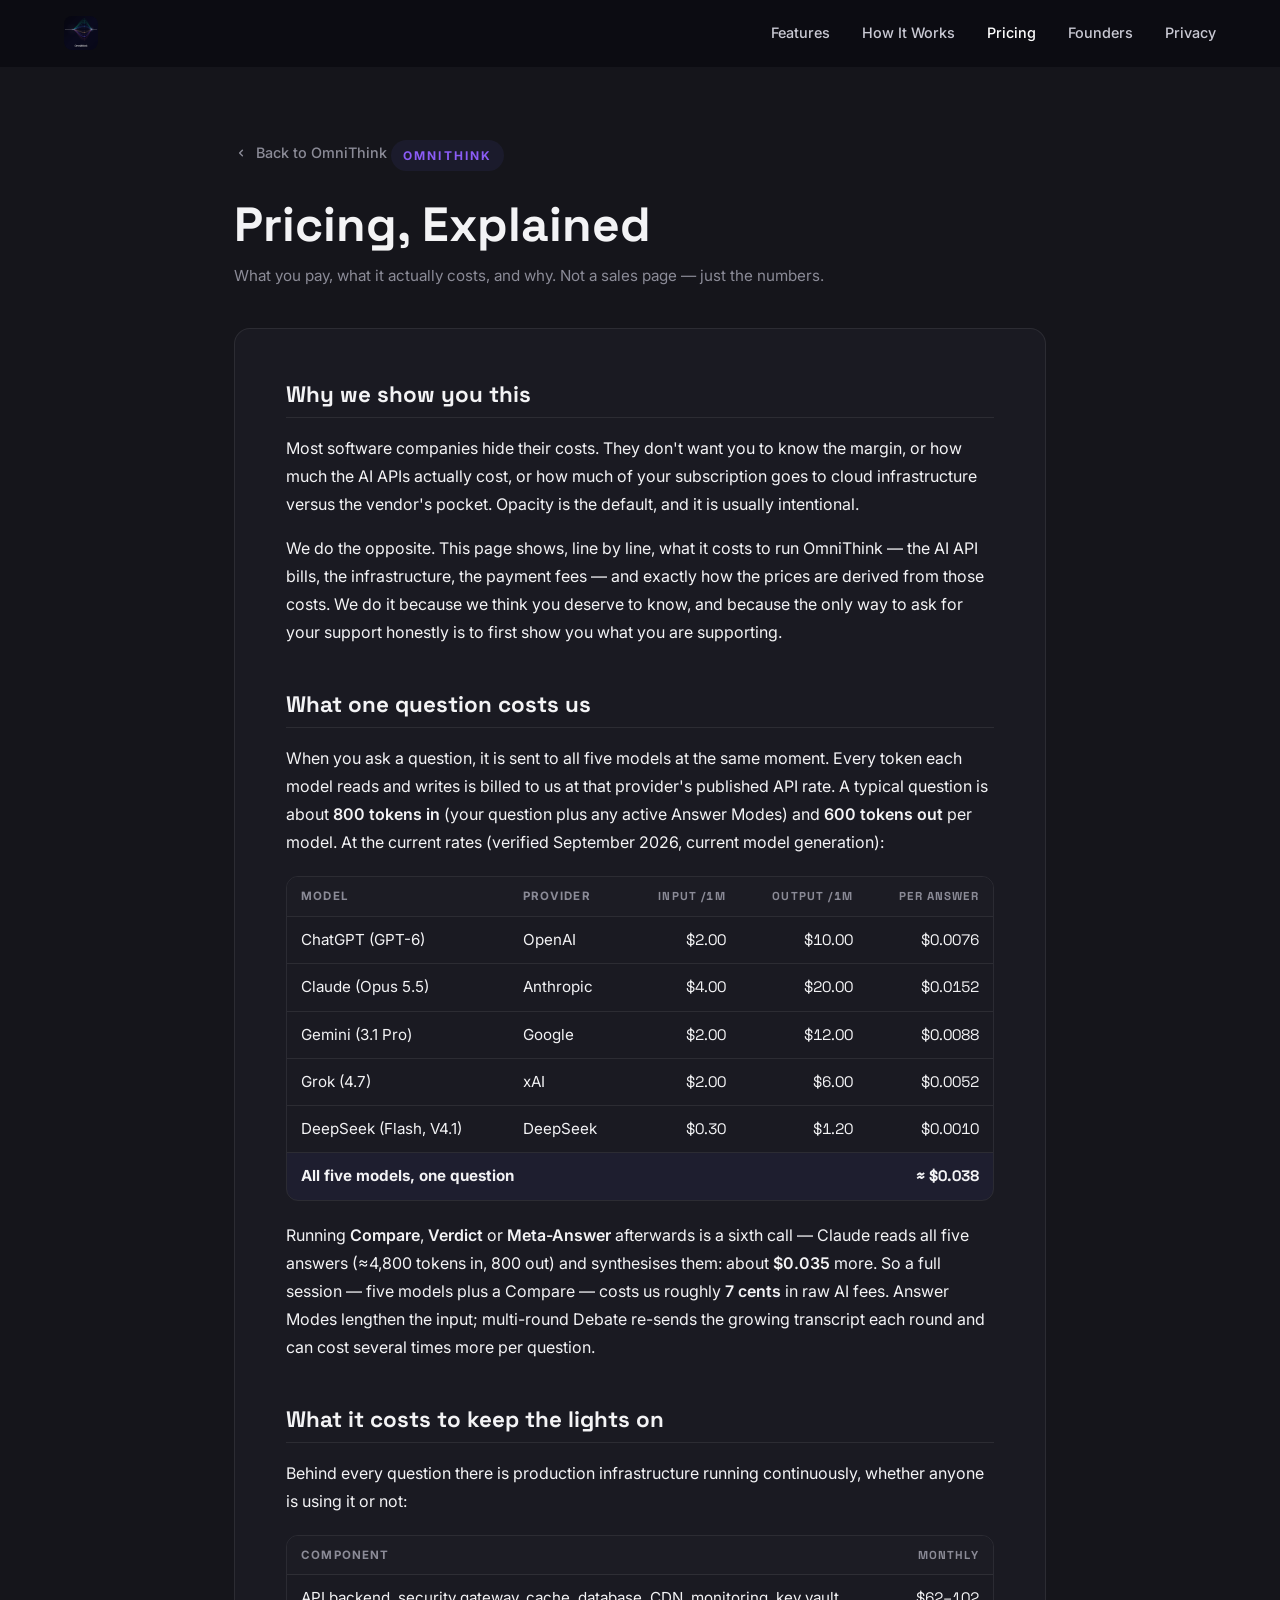
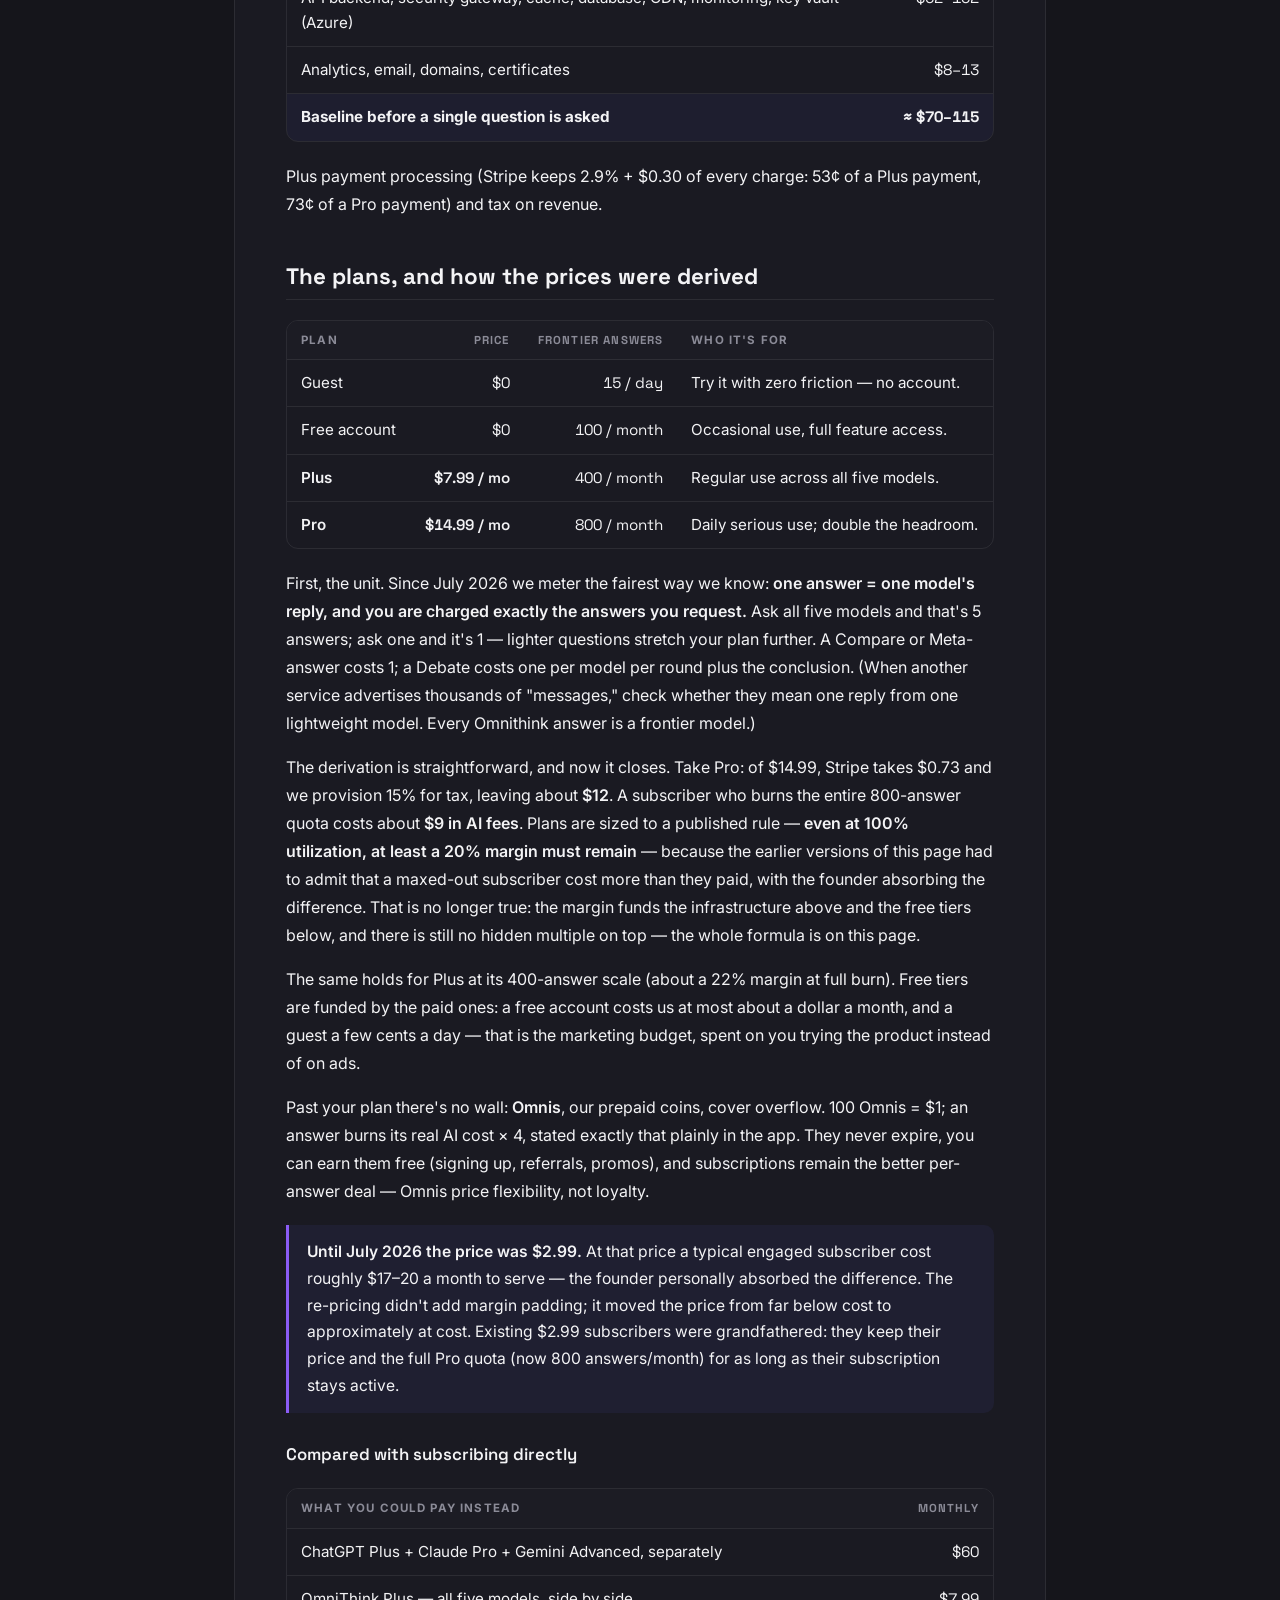
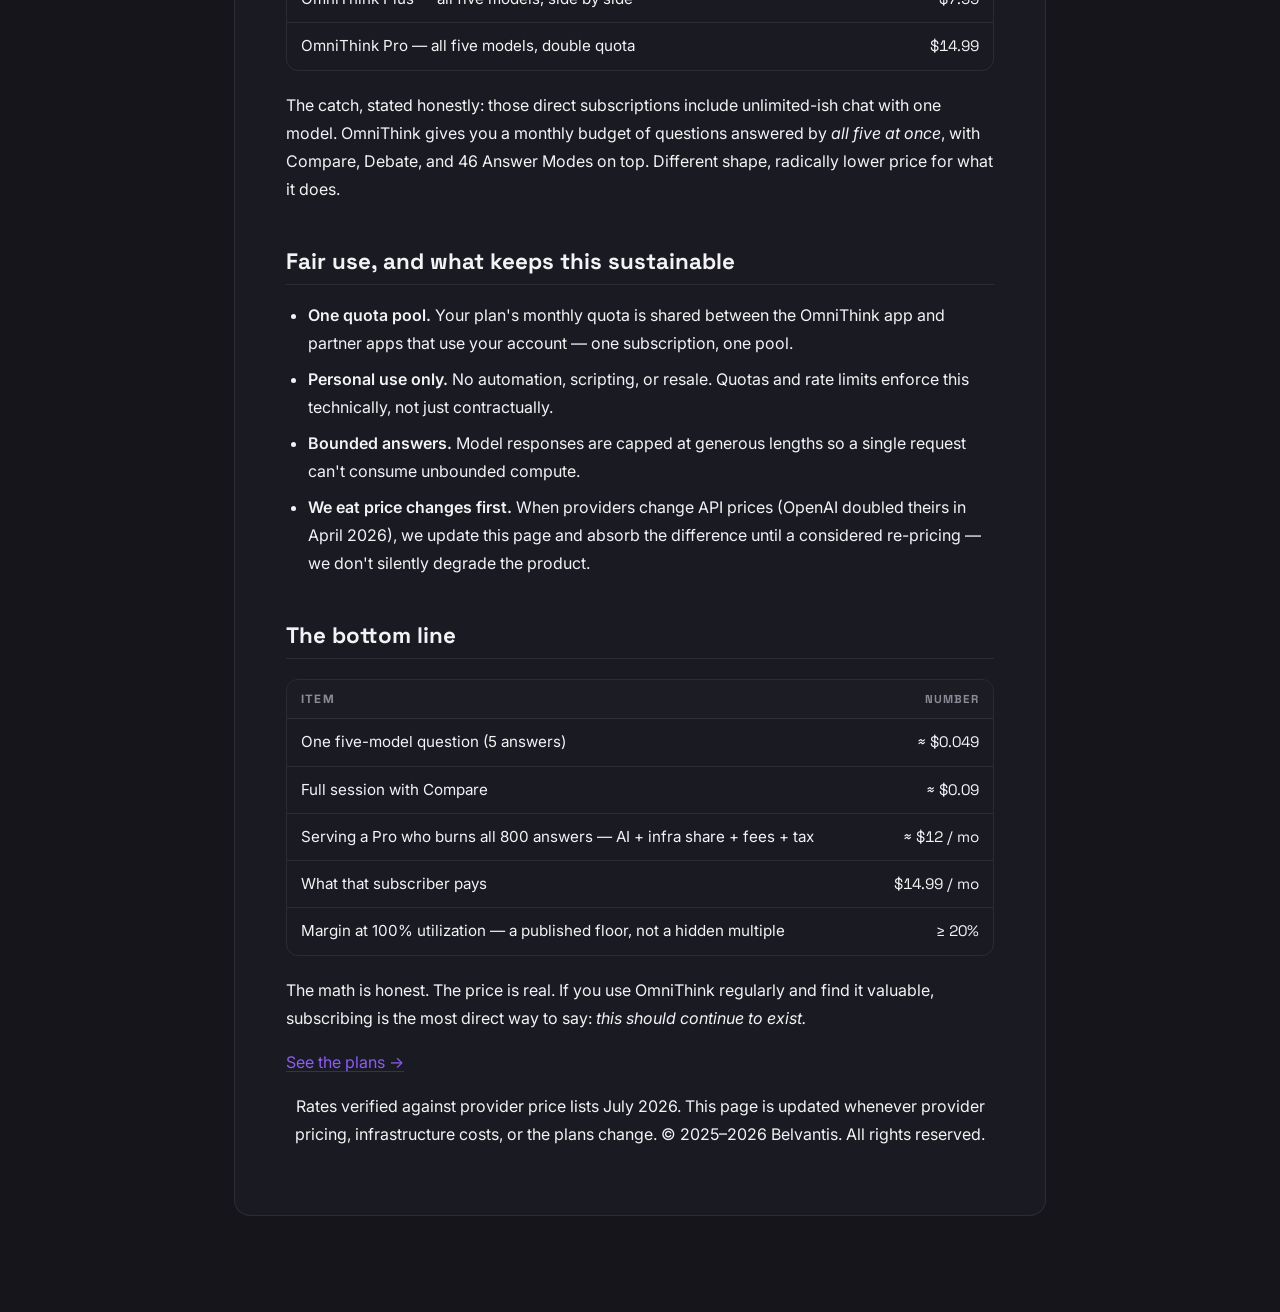
==== commit 14643f90: "Add founders' real LinkedIn links/photos, update model versions, add Verdict/Attachments/Infographic" ====
--- a/pricing.html
+++ b/pricing.html
@@ -162,21 +162,21 @@
 
         <section>
           <h2>What one question costs us</h2>
-          <p>When you ask a question, it is sent to all five models at the same moment. Every token each model reads and writes is billed to us at that provider's published API rate. A typical question is about <strong>800 tokens in</strong> (your question plus any active Answer Modes) and <strong>600 tokens out</strong> per model. At the current rates (verified September&nbsp;2026):</p>
+          <p>When you ask a question, it is sent to all five models at the same moment. Every token each model reads and writes is billed to us at that provider's published API rate. A typical question is about <strong>800 tokens in</strong> (your question plus any active Answer Modes) and <strong>600 tokens out</strong> per model. At the current rates (verified September&nbsp;2026, current model generation):</p>
 
           <div class="cost-tablewrap">
             <table class="cost-table">
               <tr><th>Model</th><th>Provider</th><th class="num">Input /1M</th><th class="num">Output /1M</th><th class="num">Per answer</th></tr>
-              <tr><td>ChatGPT (GPT-5.6)</td><td>OpenAI</td><td class="num">$4.00</td><td class="num">$20.00</td><td class="num">$0.0152</td></tr>
-              <tr><td>Claude (Opus 5)</td><td>Anthropic</td><td class="num">$5.00</td><td class="num">$25.00</td><td class="num">$0.0190</td></tr>
+              <tr><td>ChatGPT (GPT-6)</td><td>OpenAI</td><td class="num">$2.00</td><td class="num">$10.00</td><td class="num">$0.0076</td></tr>
+              <tr><td>Claude (Opus 5.5)</td><td>Anthropic</td><td class="num">$4.00</td><td class="num">$20.00</td><td class="num">$0.0152</td></tr>
               <tr><td>Gemini (3.1 Pro)</td><td>Google</td><td class="num">$2.00</td><td class="num">$12.00</td><td class="num">$0.0088</td></tr>
-              <tr><td>Grok (4.6)</td><td>xAI</td><td class="num">$2.00</td><td class="num">$6.00</td><td class="num">$0.0052</td></tr>
-              <tr><td>DeepSeek (V4.1 Flash)</td><td>DeepSeek</td><td class="num">$0.30</td><td class="num">$1.20</td><td class="num">$0.0010</td></tr>
-              <tr class="total"><td colspan="4">All five models, one question</td><td class="num">≈ $0.049</td></tr>
-            </table>
-          </div>
-
-          <p>Running <strong>Compare</strong> or <strong>Aggregate</strong> afterwards is a sixth call — Claude reads all five answers (≈4,800 tokens in, 800 out) and synthesises them: about <strong>$0.044</strong> more. So a full session — five models plus a Compare — costs us roughly <strong>9&nbsp;cents</strong> in raw AI fees. Answer Modes lengthen the input; multi-round Debate re-sends the growing transcript each round and can cost several times more per question.</p>
+              <tr><td>Grok (4.7)</td><td>xAI</td><td class="num">$2.00</td><td class="num">$6.00</td><td class="num">$0.0052</td></tr>
+              <tr><td>DeepSeek (Flash, V4.1)</td><td>DeepSeek</td><td class="num">$0.30</td><td class="num">$1.20</td><td class="num">$0.0010</td></tr>
+              <tr class="total"><td colspan="4">All five models, one question</td><td class="num">≈ $0.038</td></tr>
+            </table>
+          </div>
+
+          <p>Running <strong>Compare</strong>, <strong>Verdict</strong> or <strong>Meta-Answer</strong> afterwards is a sixth call — Claude reads all five answers (≈4,800 tokens in, 800 out) and synthesises them: about <strong>$0.035</strong> more. So a full session — five models plus a Compare — costs us roughly <strong>7&nbsp;cents</strong> in raw AI fees. Answer Modes lengthen the input; multi-round Debate re-sends the growing transcript each round and can cost several times more per question.</p>
         </section>
 
         <section>
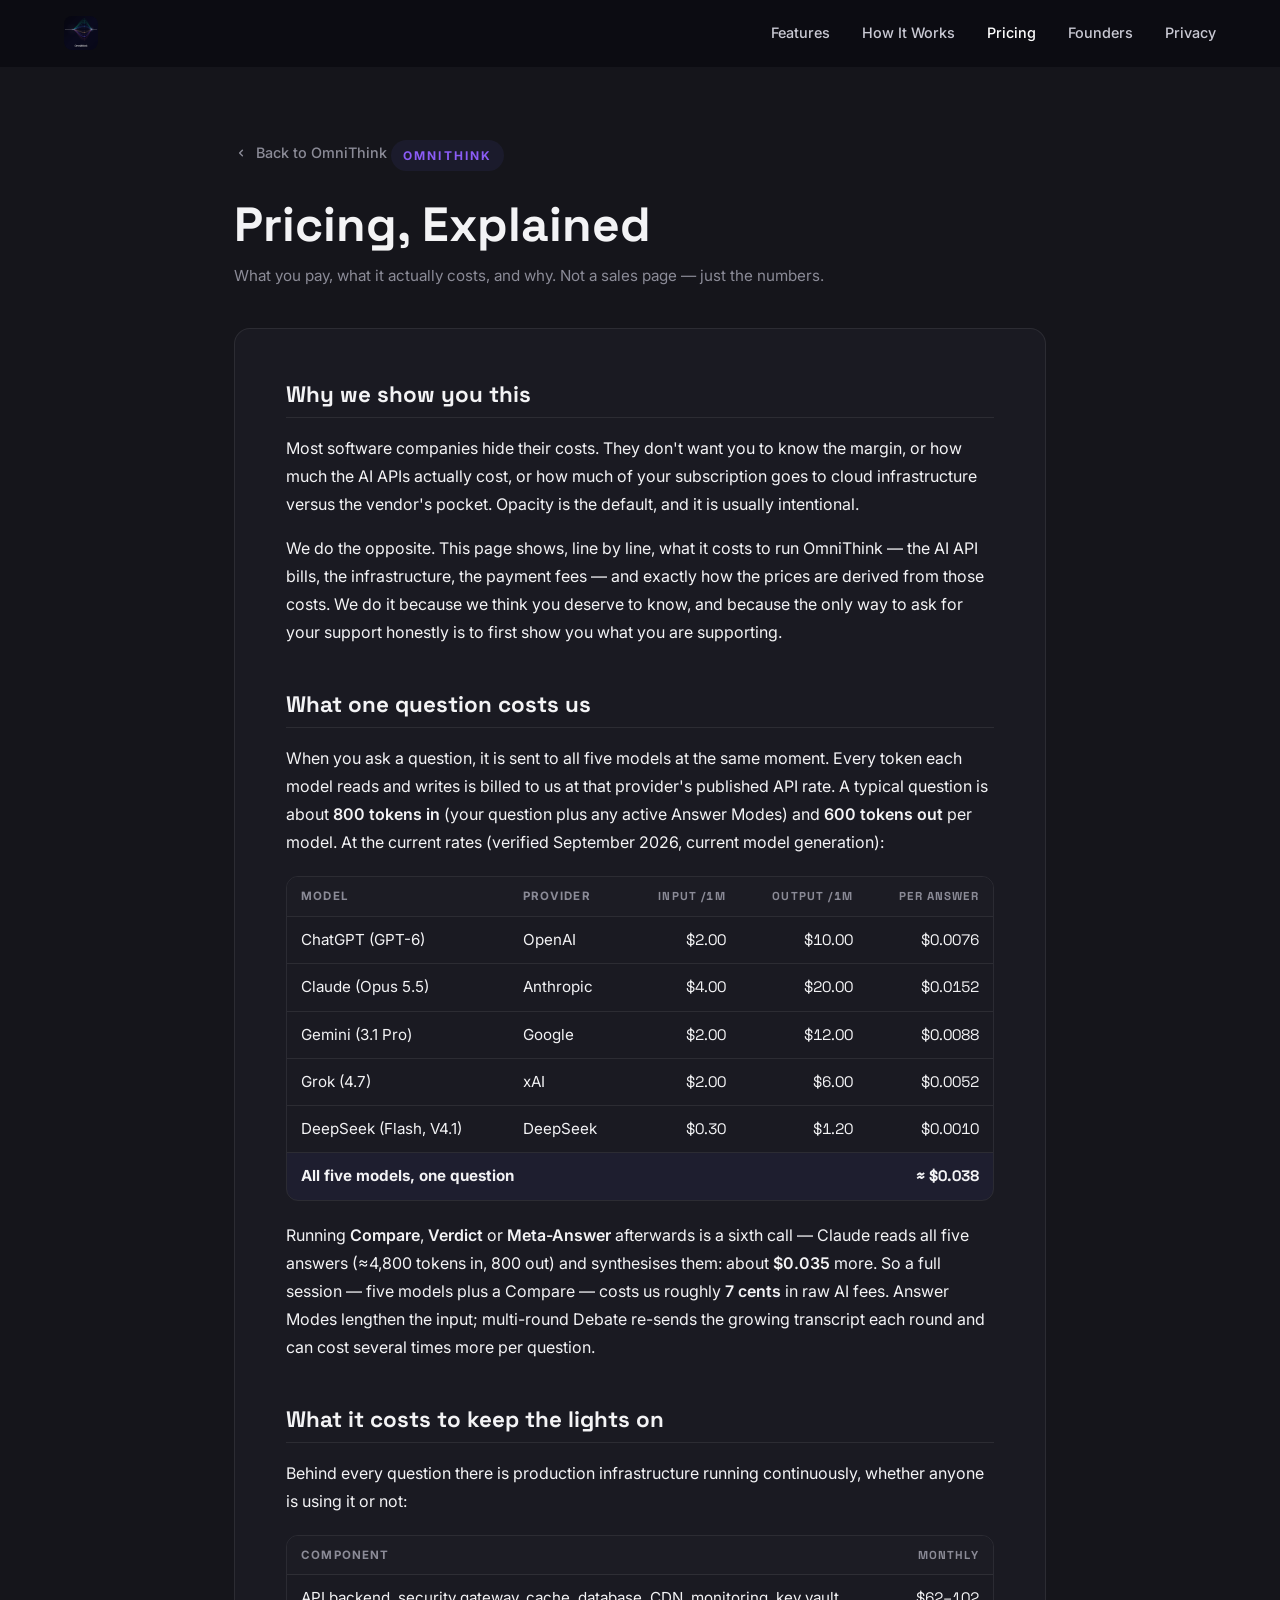
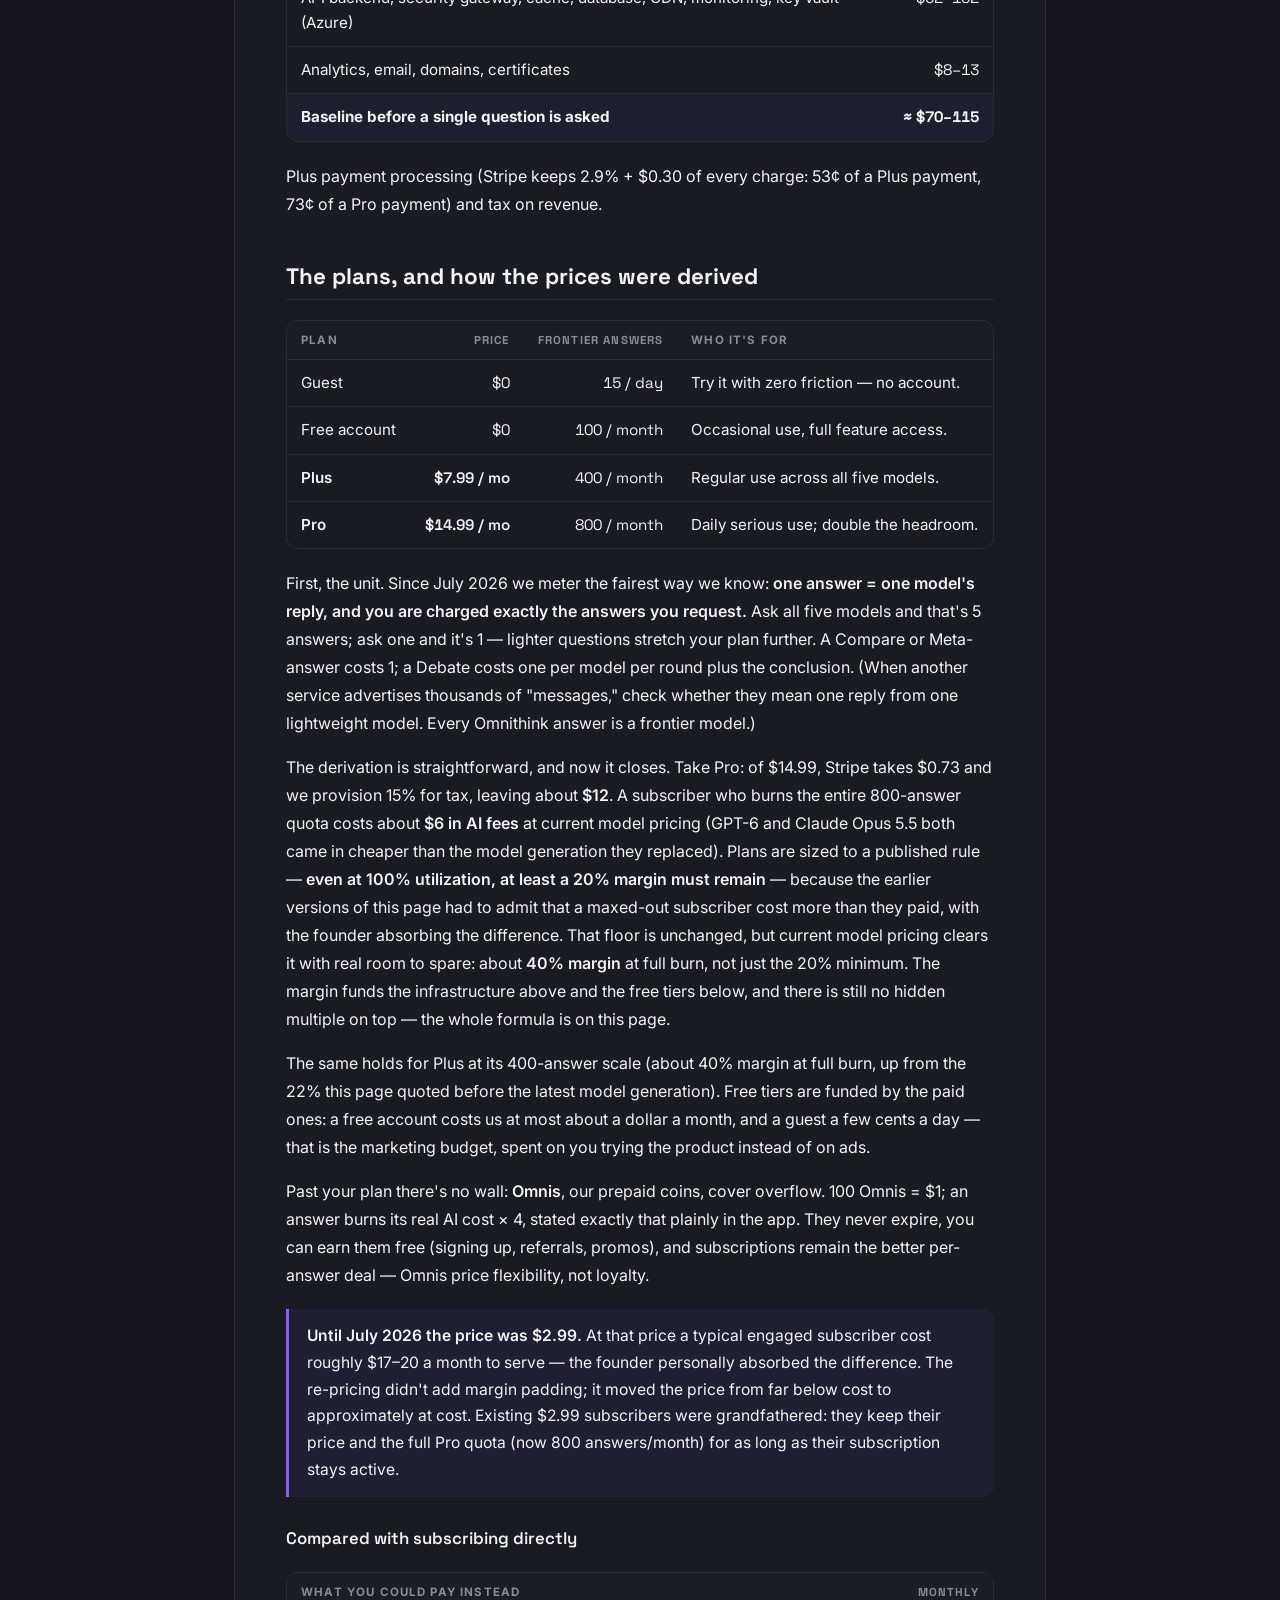
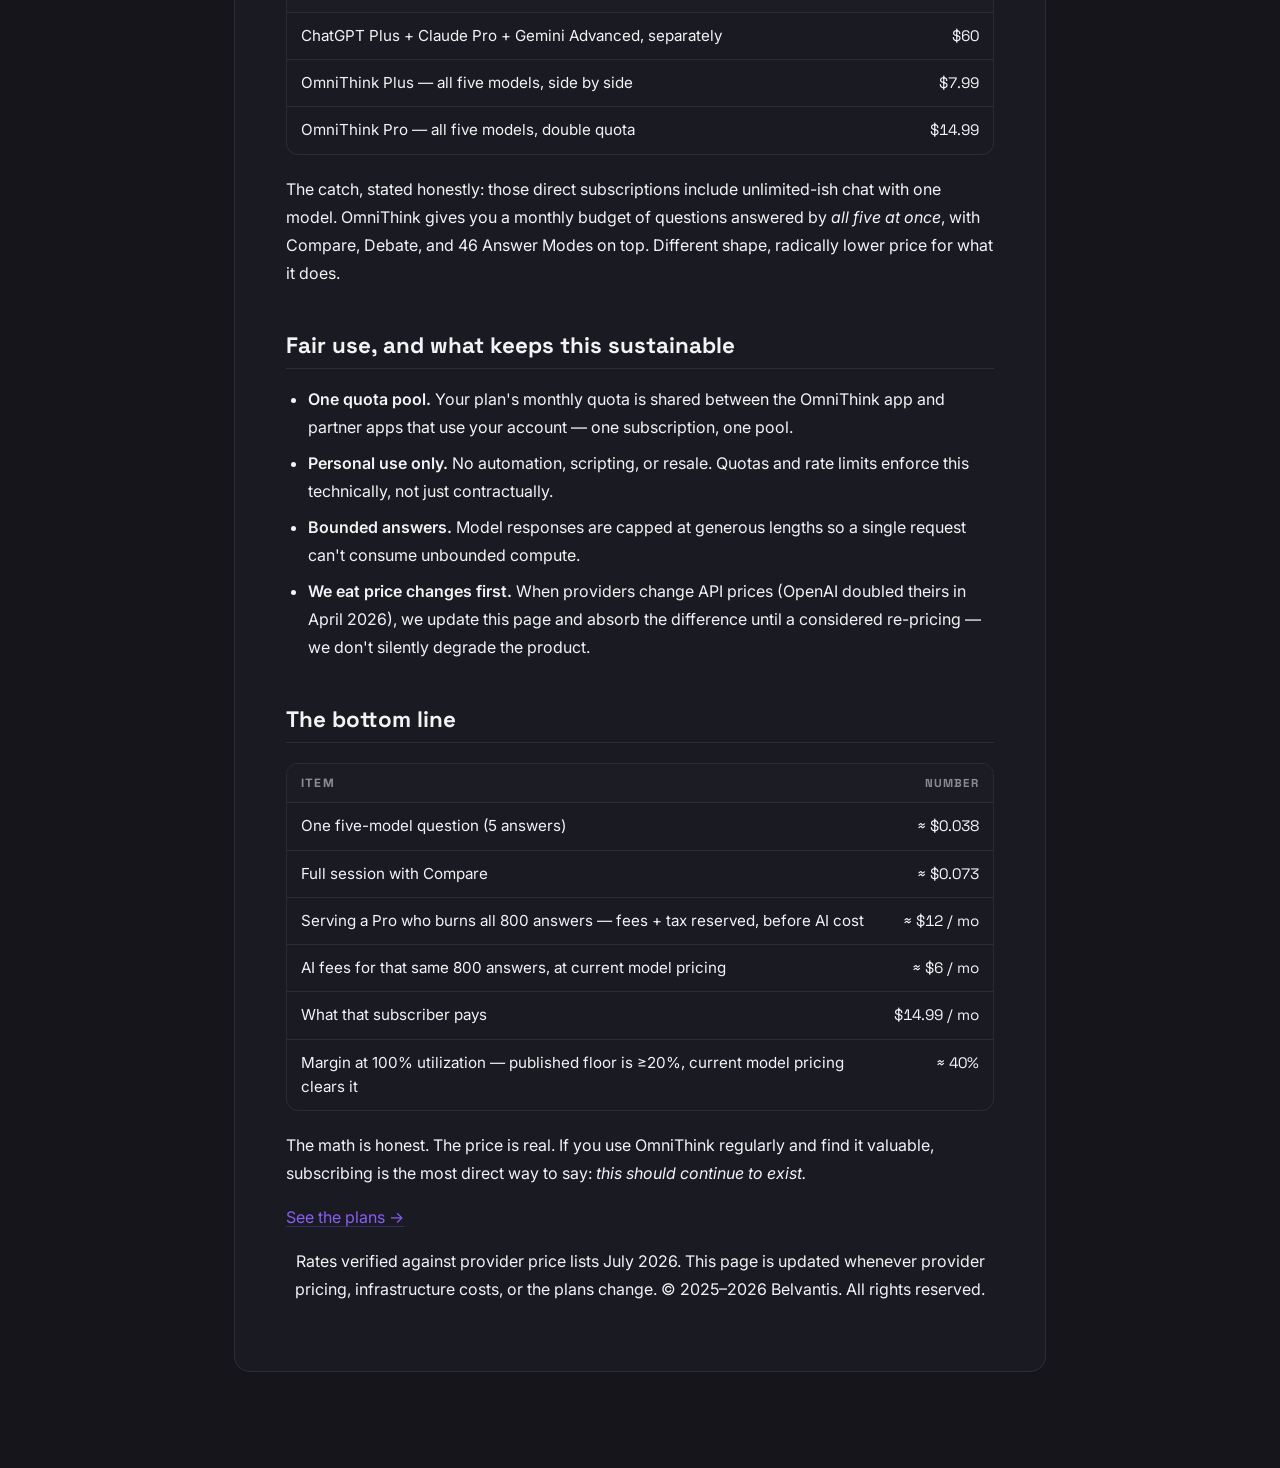
==== commit 7125b5c1: "Update pricing page margin figures for current (cheaper) model generation Co-Authored-By: Claude Son" ====
--- a/pricing.html
+++ b/pricing.html
@@ -207,9 +207,9 @@
 
           <p>First, the unit. Since July 2026 we meter the fairest way we know: <strong>one answer = one model's reply, and you are charged exactly the answers you request.</strong> Ask all five models and that's 5 answers; ask one and it's 1 — lighter questions stretch your plan further. A Compare or Meta-answer costs 1; a Debate costs one per model per round plus the conclusion. (When another service advertises thousands of "messages," check whether they mean one reply from one lightweight model. Every Omnithink answer is a frontier model.)</p>
 
-          <p>The derivation is straightforward, and now it closes. Take Pro: of $14.99, Stripe takes $0.73 and we provision 15% for tax, leaving about <strong>$12</strong>. A subscriber who burns the entire 800-answer quota costs about <strong>$9 in AI fees</strong>. Plans are sized to a published rule — <strong>even at 100% utilization, at least a 20% margin must remain</strong> — because the earlier versions of this page had to admit that a maxed-out subscriber cost more than they paid, with the founder absorbing the difference. That is no longer true: the margin funds the infrastructure above and the free tiers below, and there is still no hidden multiple on top — the whole formula is on this page.</p>
-
-          <p>The same holds for Plus at its 400-answer scale (about a 22% margin at full burn). Free tiers are funded by the paid ones: a free account costs us at most about a dollar a month, and a guest a few cents a day — that is the marketing budget, spent on you trying the product instead of on ads.</p>
+          <p>The derivation is straightforward, and now it closes. Take Pro: of $14.99, Stripe takes $0.73 and we provision 15% for tax, leaving about <strong>$12</strong>. A subscriber who burns the entire 800-answer quota costs about <strong>$6 in AI fees</strong> at current model pricing (GPT-6 and Claude Opus 5.5 both came in cheaper than the model generation they replaced). Plans are sized to a published rule — <strong>even at 100% utilization, at least a 20% margin must remain</strong> — because the earlier versions of this page had to admit that a maxed-out subscriber cost more than they paid, with the founder absorbing the difference. That floor is unchanged, but current model pricing clears it with real room to spare: about <strong>40% margin</strong> at full burn, not just the 20% minimum. The margin funds the infrastructure above and the free tiers below, and there is still no hidden multiple on top — the whole formula is on this page.</p>
+
+          <p>The same holds for Plus at its 400-answer scale (about 40% margin at full burn, up from the 22% this page quoted before the latest model generation). Free tiers are funded by the paid ones: a free account costs us at most about a dollar a month, and a guest a few cents a day — that is the marketing budget, spent on you trying the product instead of on ads.</p>
 
           <p>Past your plan there's no wall: <strong>Omnis</strong>, our prepaid coins, cover overflow. 100 Omnis = $1; an answer burns its real AI cost × 4, stated exactly that plainly in the app. They never expire, you can earn them free (signing up, referrals, promos), and subscriptions remain the better per-answer deal — Omnis price flexibility, not loyalty.</p>
 
@@ -244,11 +244,12 @@
           <div class="cost-tablewrap">
             <table class="cost-table">
               <tr><th>Item</th><th class="num">Number</th></tr>
-              <tr><td>One five-model question (5 answers)</td><td class="num">≈ $0.049</td></tr>
-              <tr><td>Full session with Compare</td><td class="num">≈ $0.09</td></tr>
-              <tr><td>Serving a Pro who burns all 800 answers — AI + infra share + fees + tax</td><td class="num">≈ $12 / mo</td></tr>
+              <tr><td>One five-model question (5 answers)</td><td class="num">≈ $0.038</td></tr>
+              <tr><td>Full session with Compare</td><td class="num">≈ $0.073</td></tr>
+              <tr><td>Serving a Pro who burns all 800 answers — fees + tax reserved, before AI cost</td><td class="num">≈ $12 / mo</td></tr>
+              <tr><td>AI fees for that same 800 answers, at current model pricing</td><td class="num">≈ $6 / mo</td></tr>
               <tr><td>What that subscriber pays</td><td class="num">$14.99 / mo</td></tr>
-              <tr><td>Margin at 100% utilization — a published floor, not a hidden multiple</td><td class="num">≥ 20%</td></tr>
+              <tr><td>Margin at 100% utilization — published floor is ≥20%, current model pricing clears it</td><td class="num">≈ 40%</td></tr>
             </table>
           </div>
           <p>The math is honest. The price is real. If you use OmniThink regularly and find it valuable, subscribing is the most direct way to say: <em>this should continue to exist.</em></p>
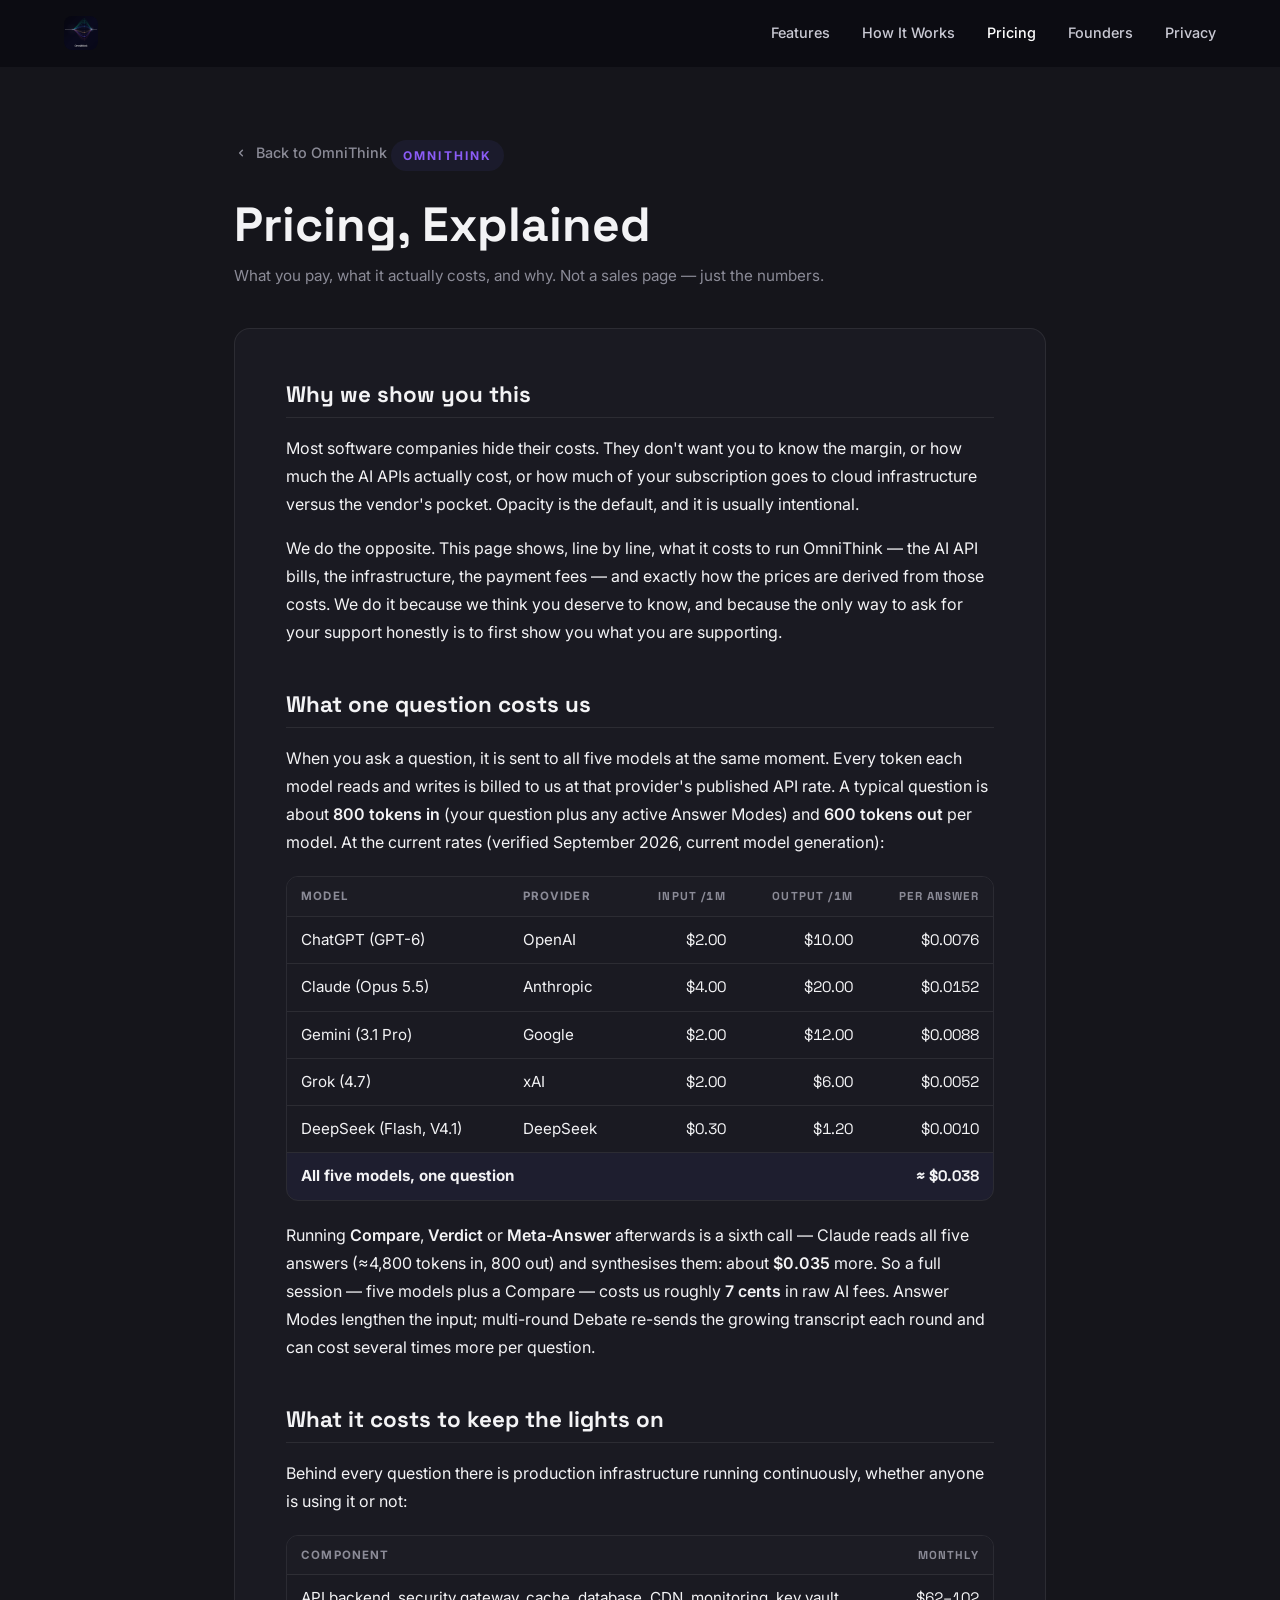
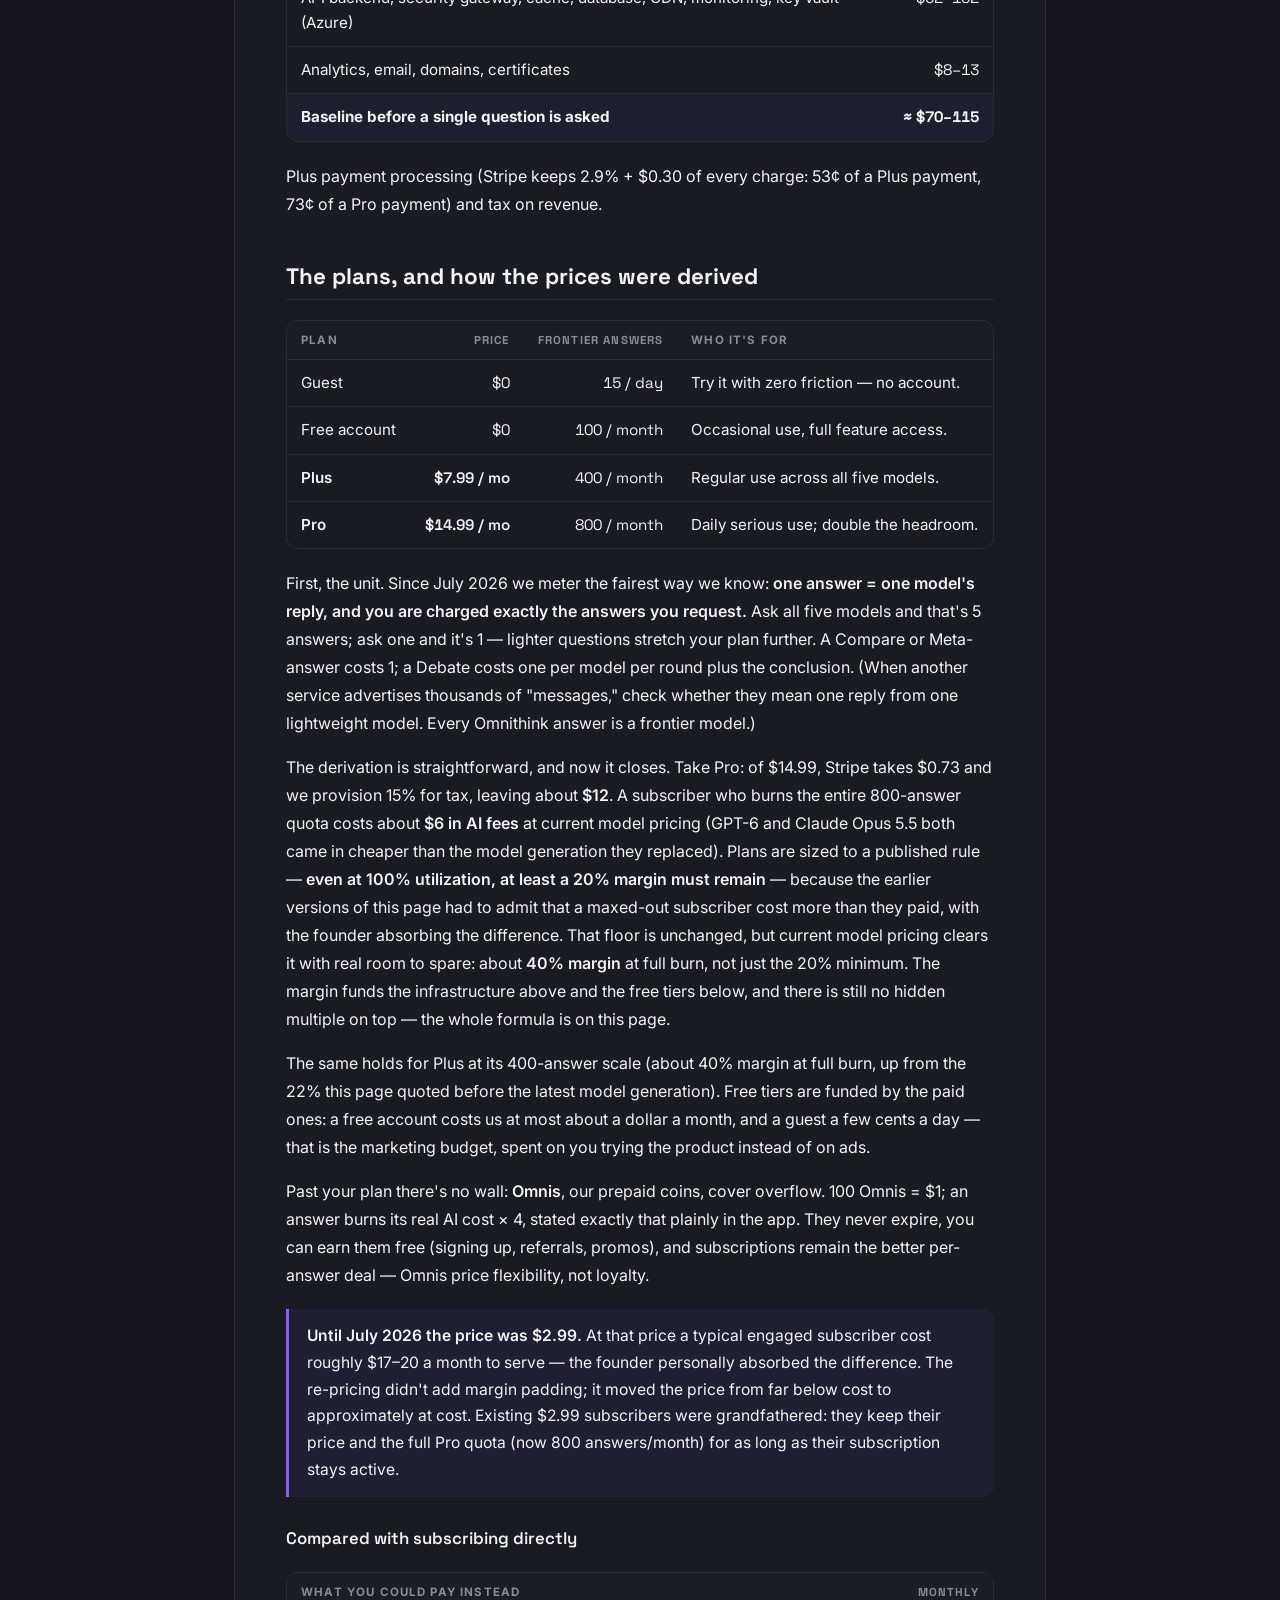
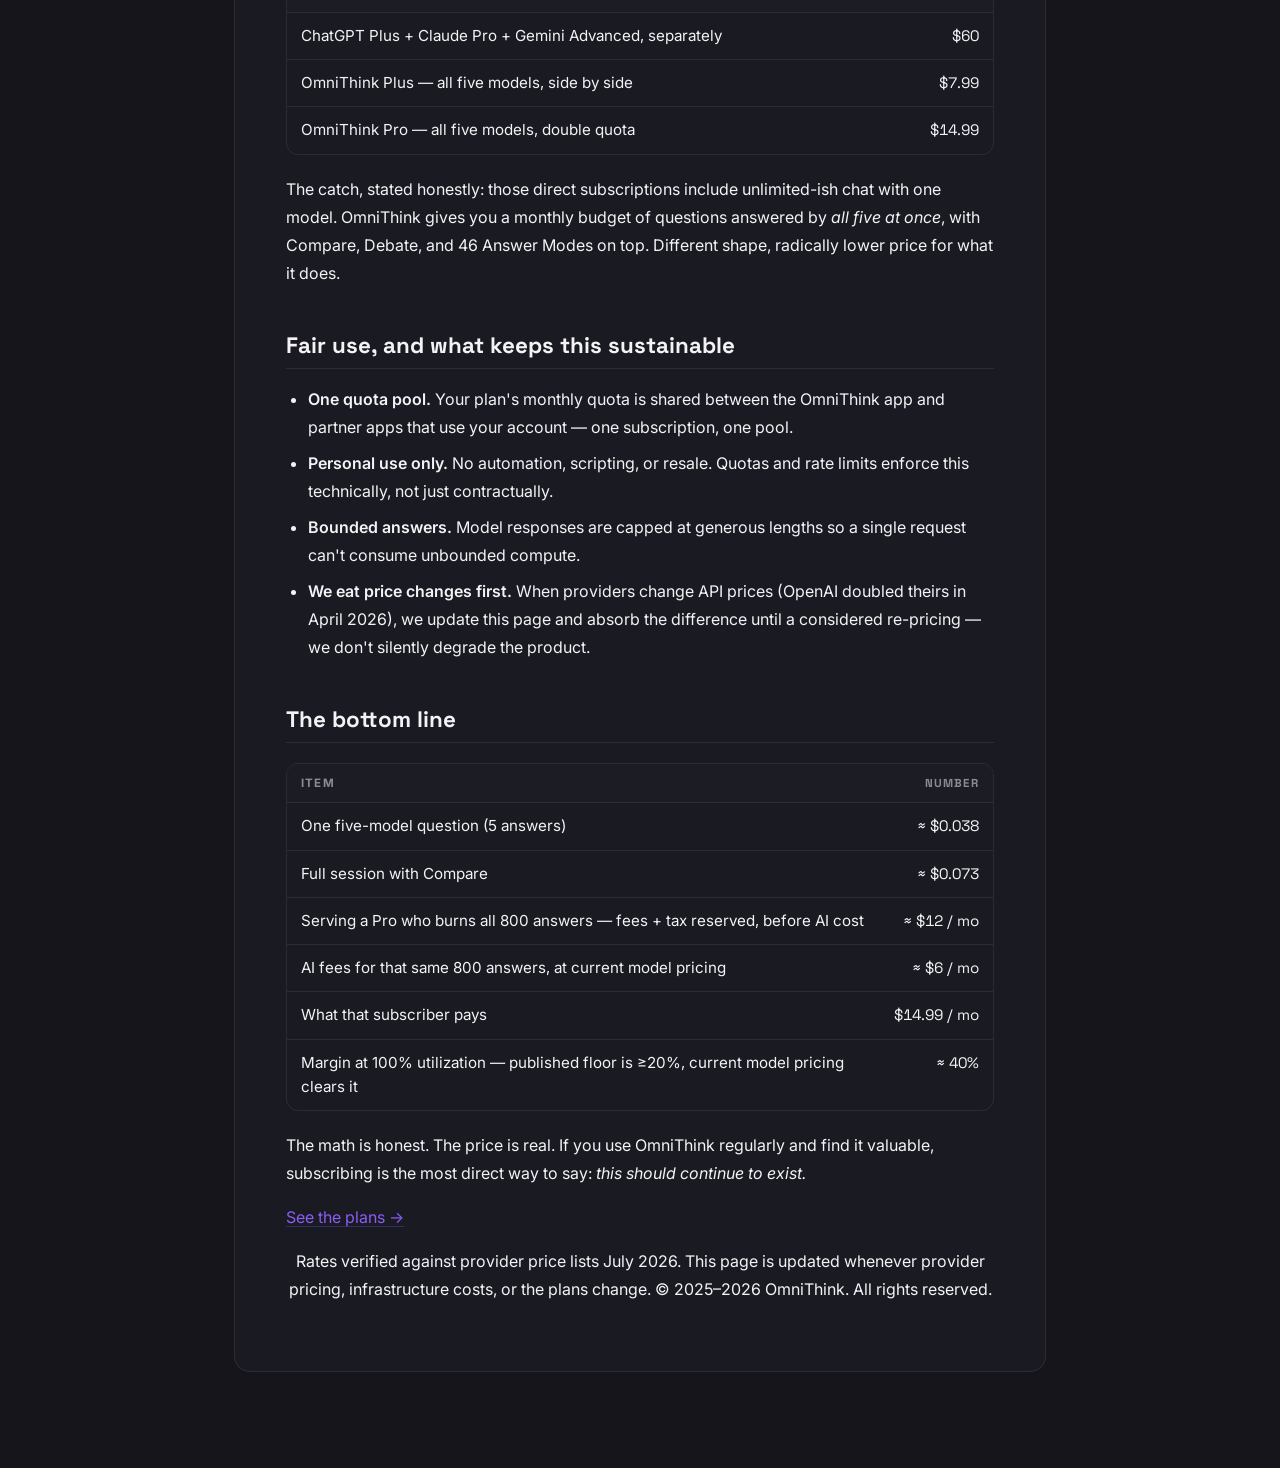
==== commit 93d83401: "Benyamin is Founder (not Co-Founder); scrub remaining Belvantis branding Copyright, JSON-LD publishe" ====
--- a/pricing.html
+++ b/pricing.html
@@ -256,7 +256,7 @@
           <p><a href="index.html#pricing">See the plans →</a></p>
         </section>
 
-        <p class="legal-copyright">Rates verified against provider price lists July 2026. This page is updated whenever provider pricing, infrastructure costs, or the plans change. © 2025–2026 Belvantis. All rights reserved.</p>
+        <p class="legal-copyright">Rates verified against provider price lists July 2026. This page is updated whenever provider pricing, infrastructure costs, or the plans change. © 2025–2026 OmniThink. All rights reserved.</p>
       </article>
     </div>
   </main>
